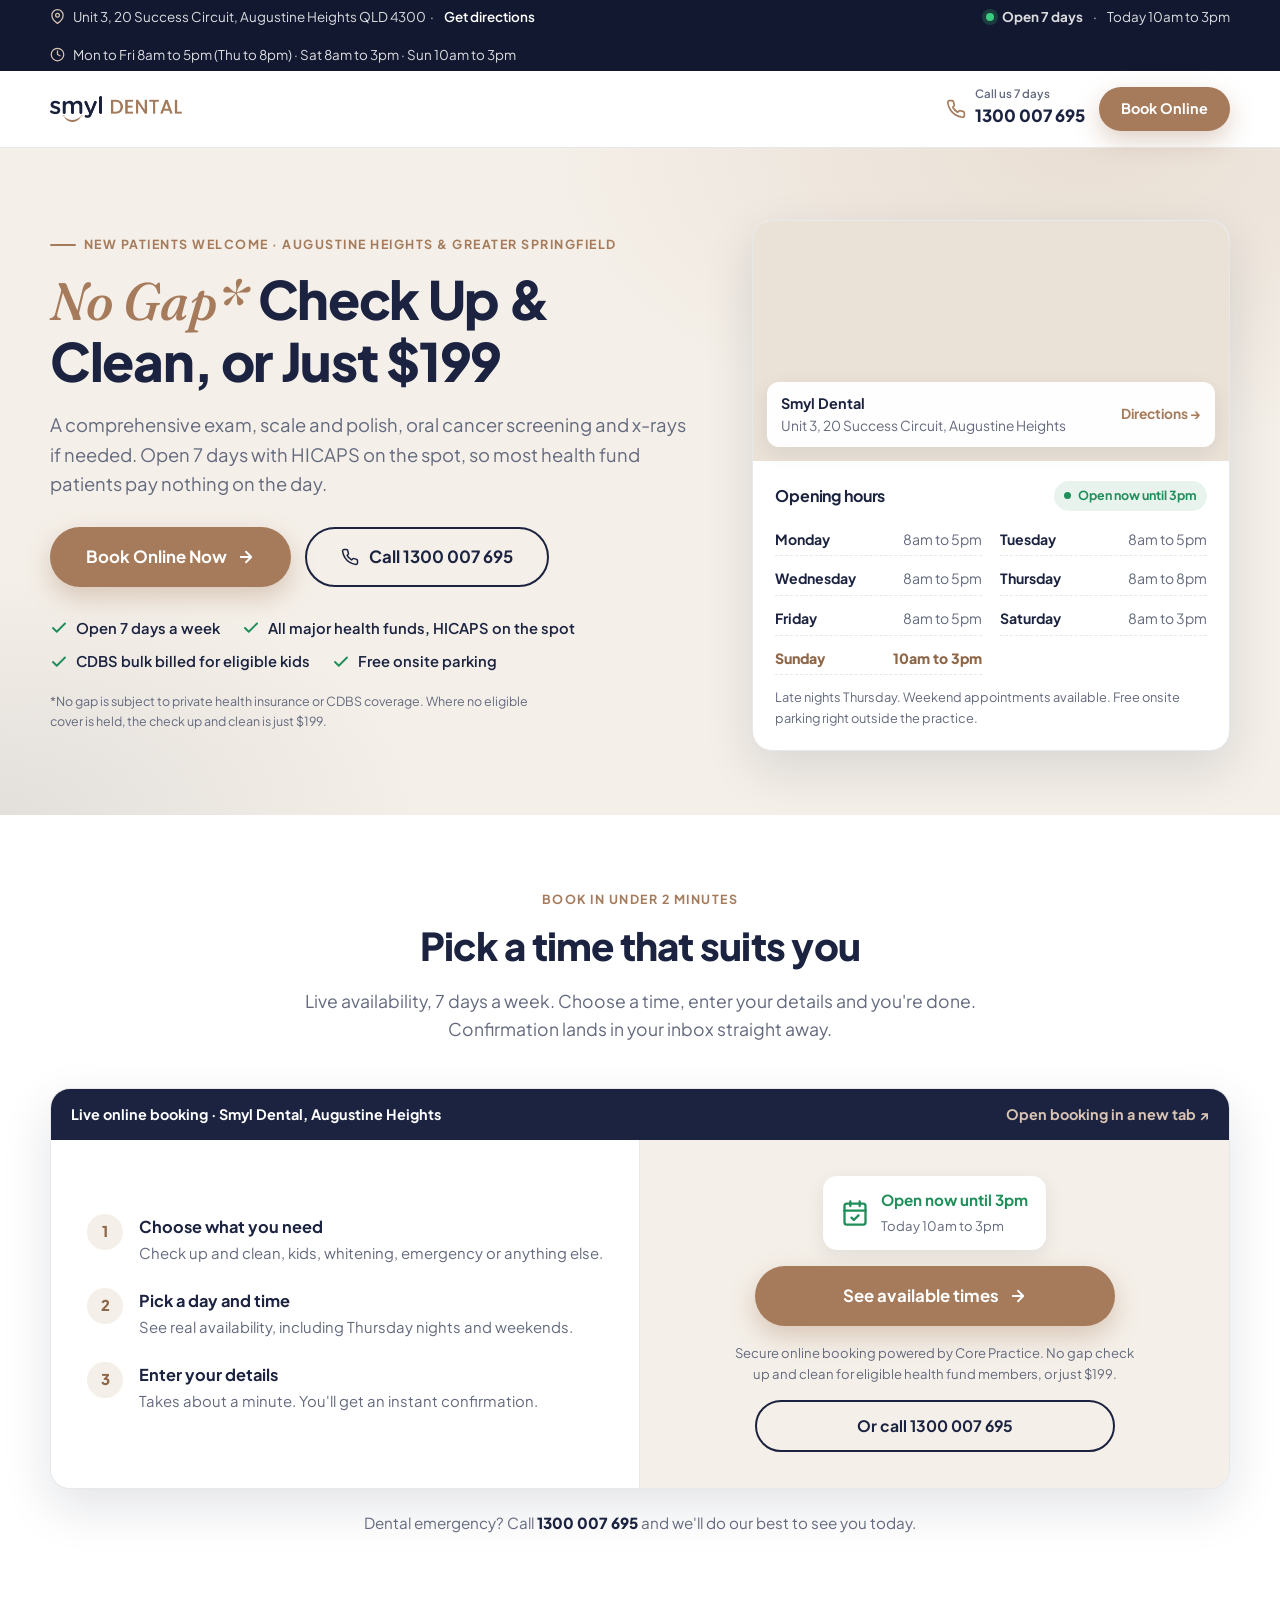
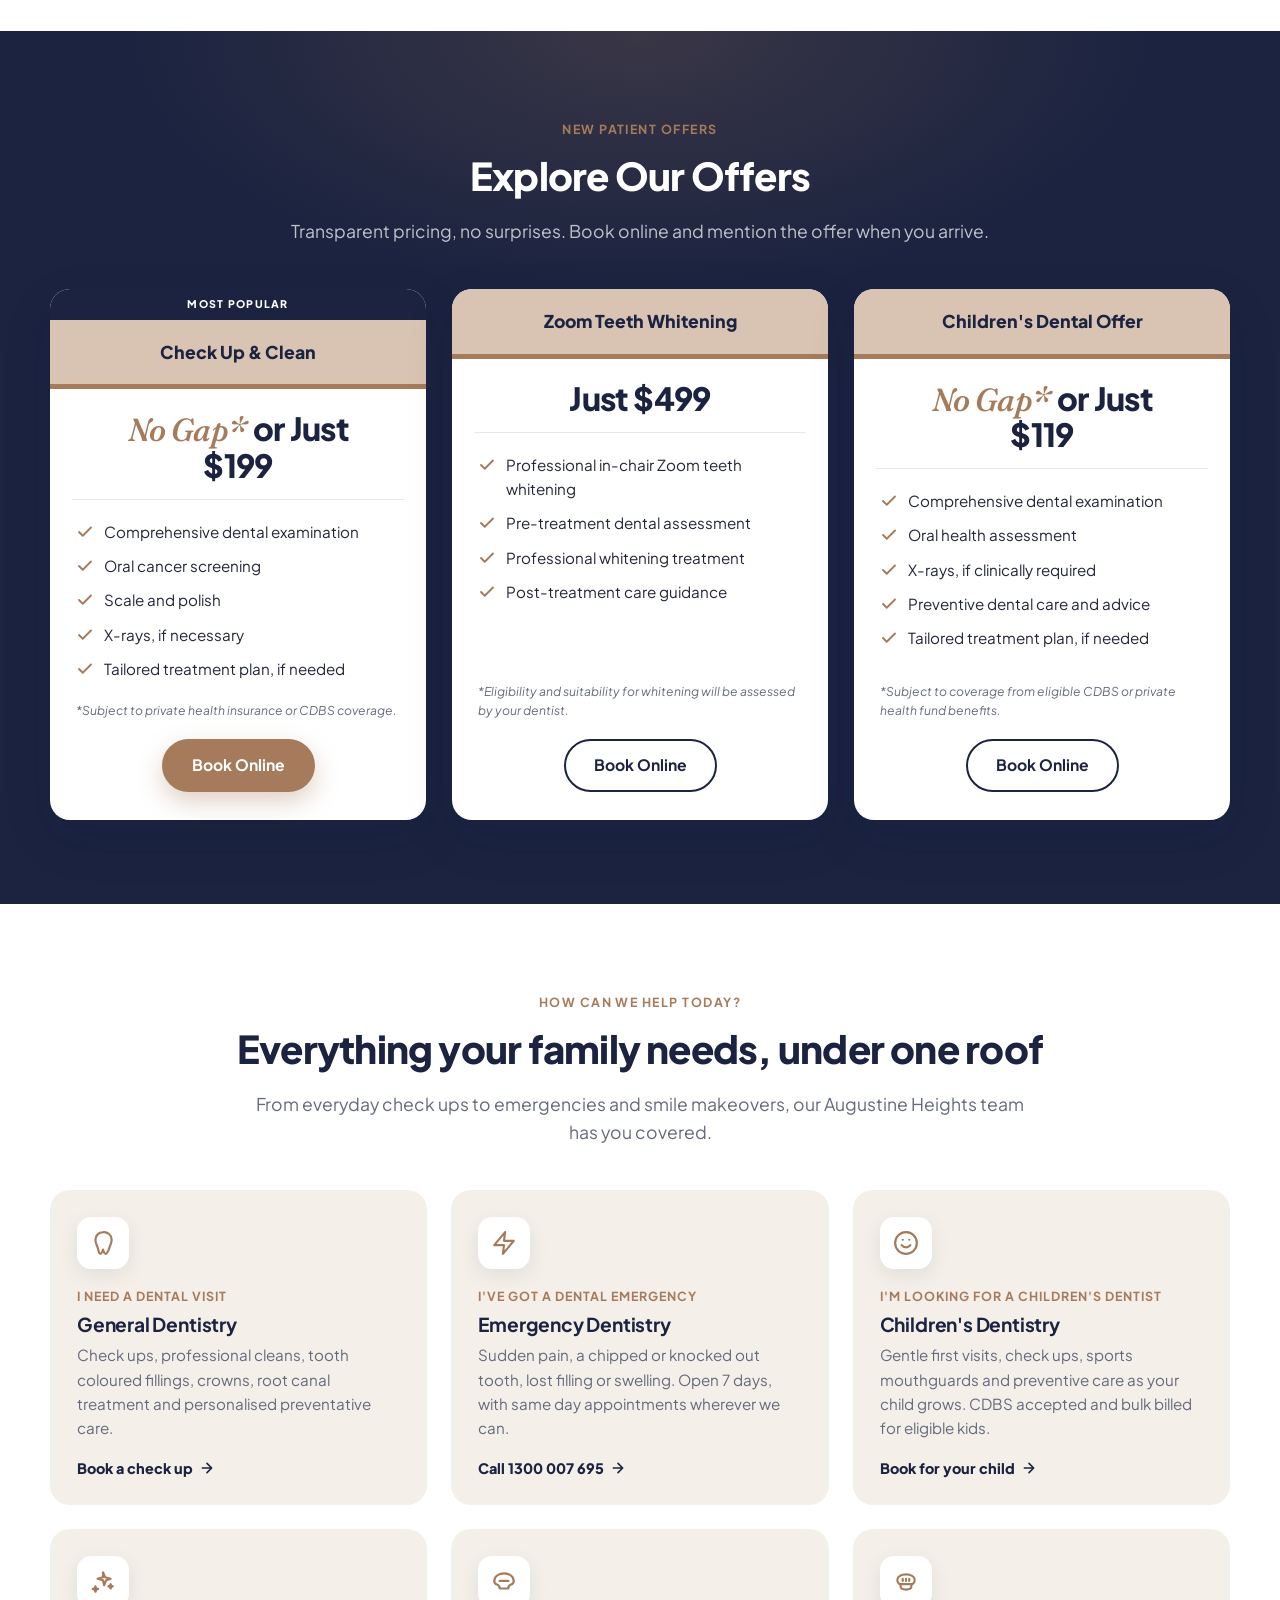
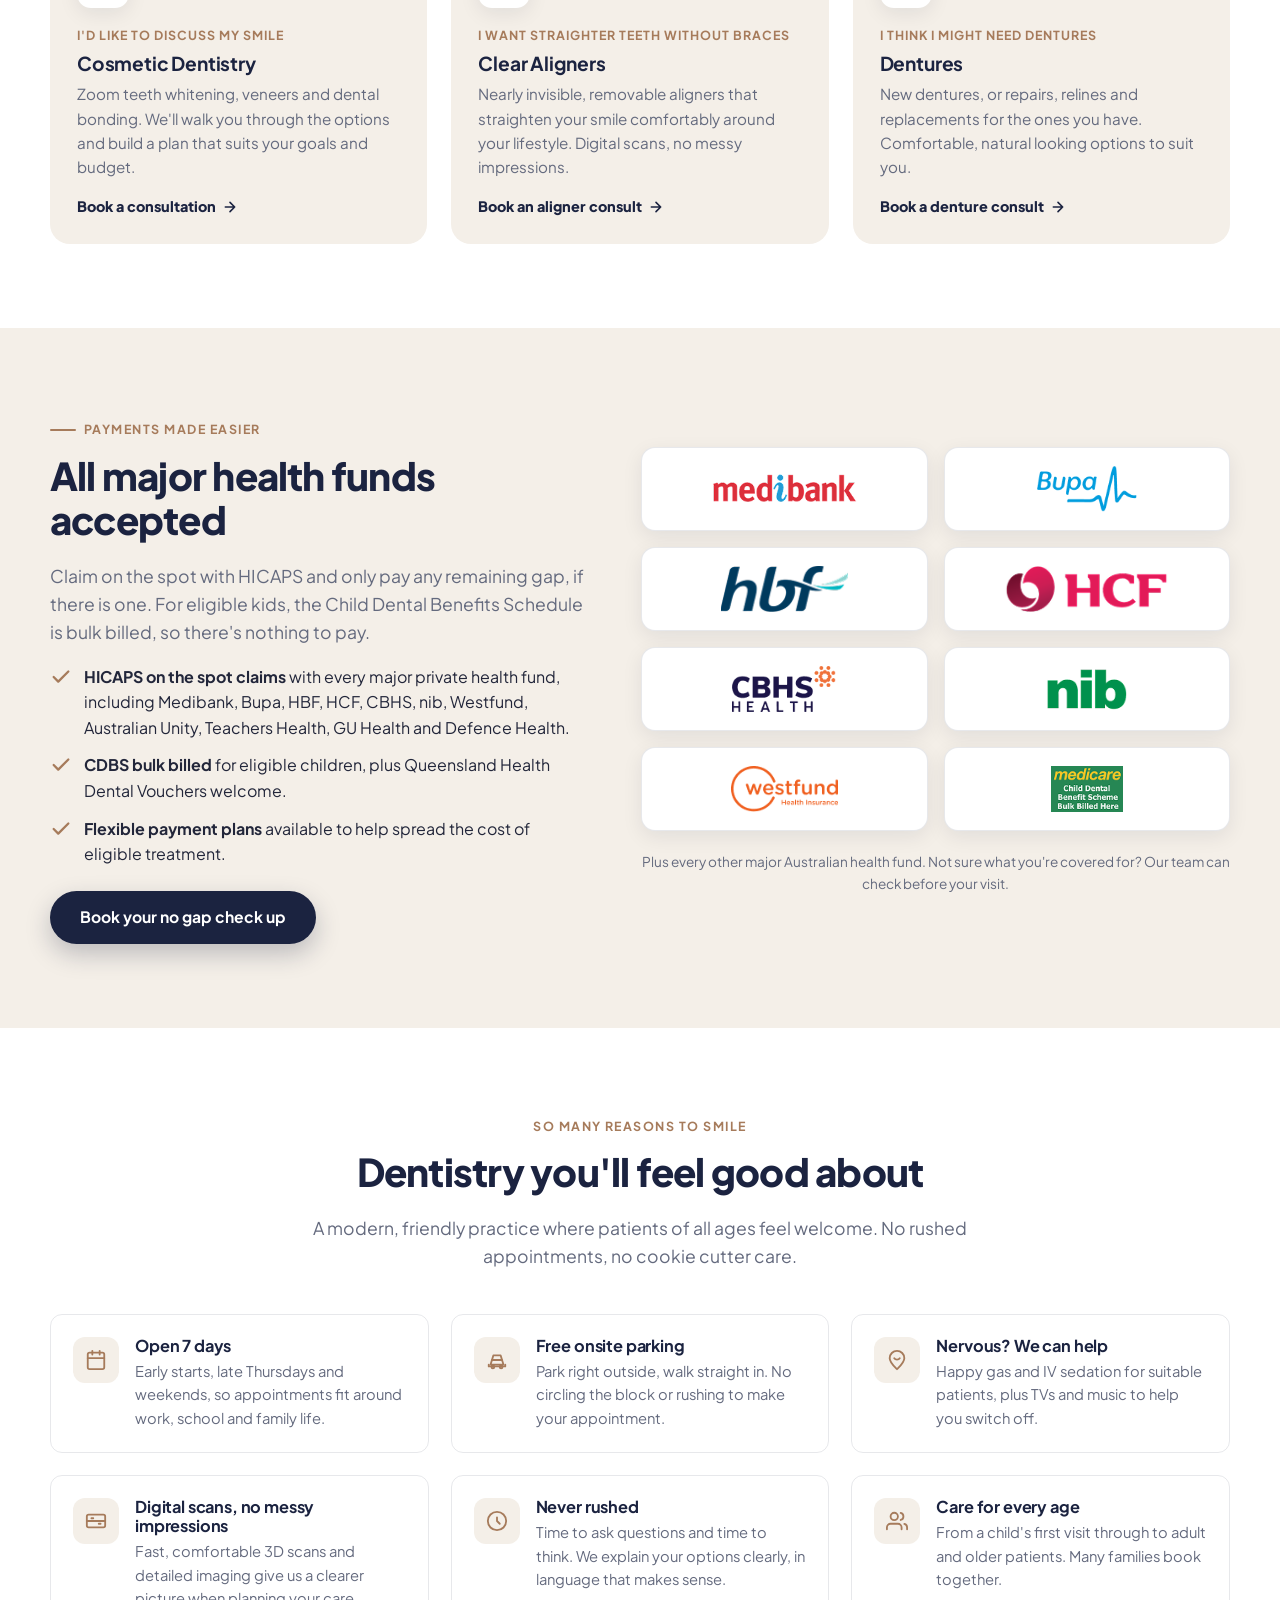
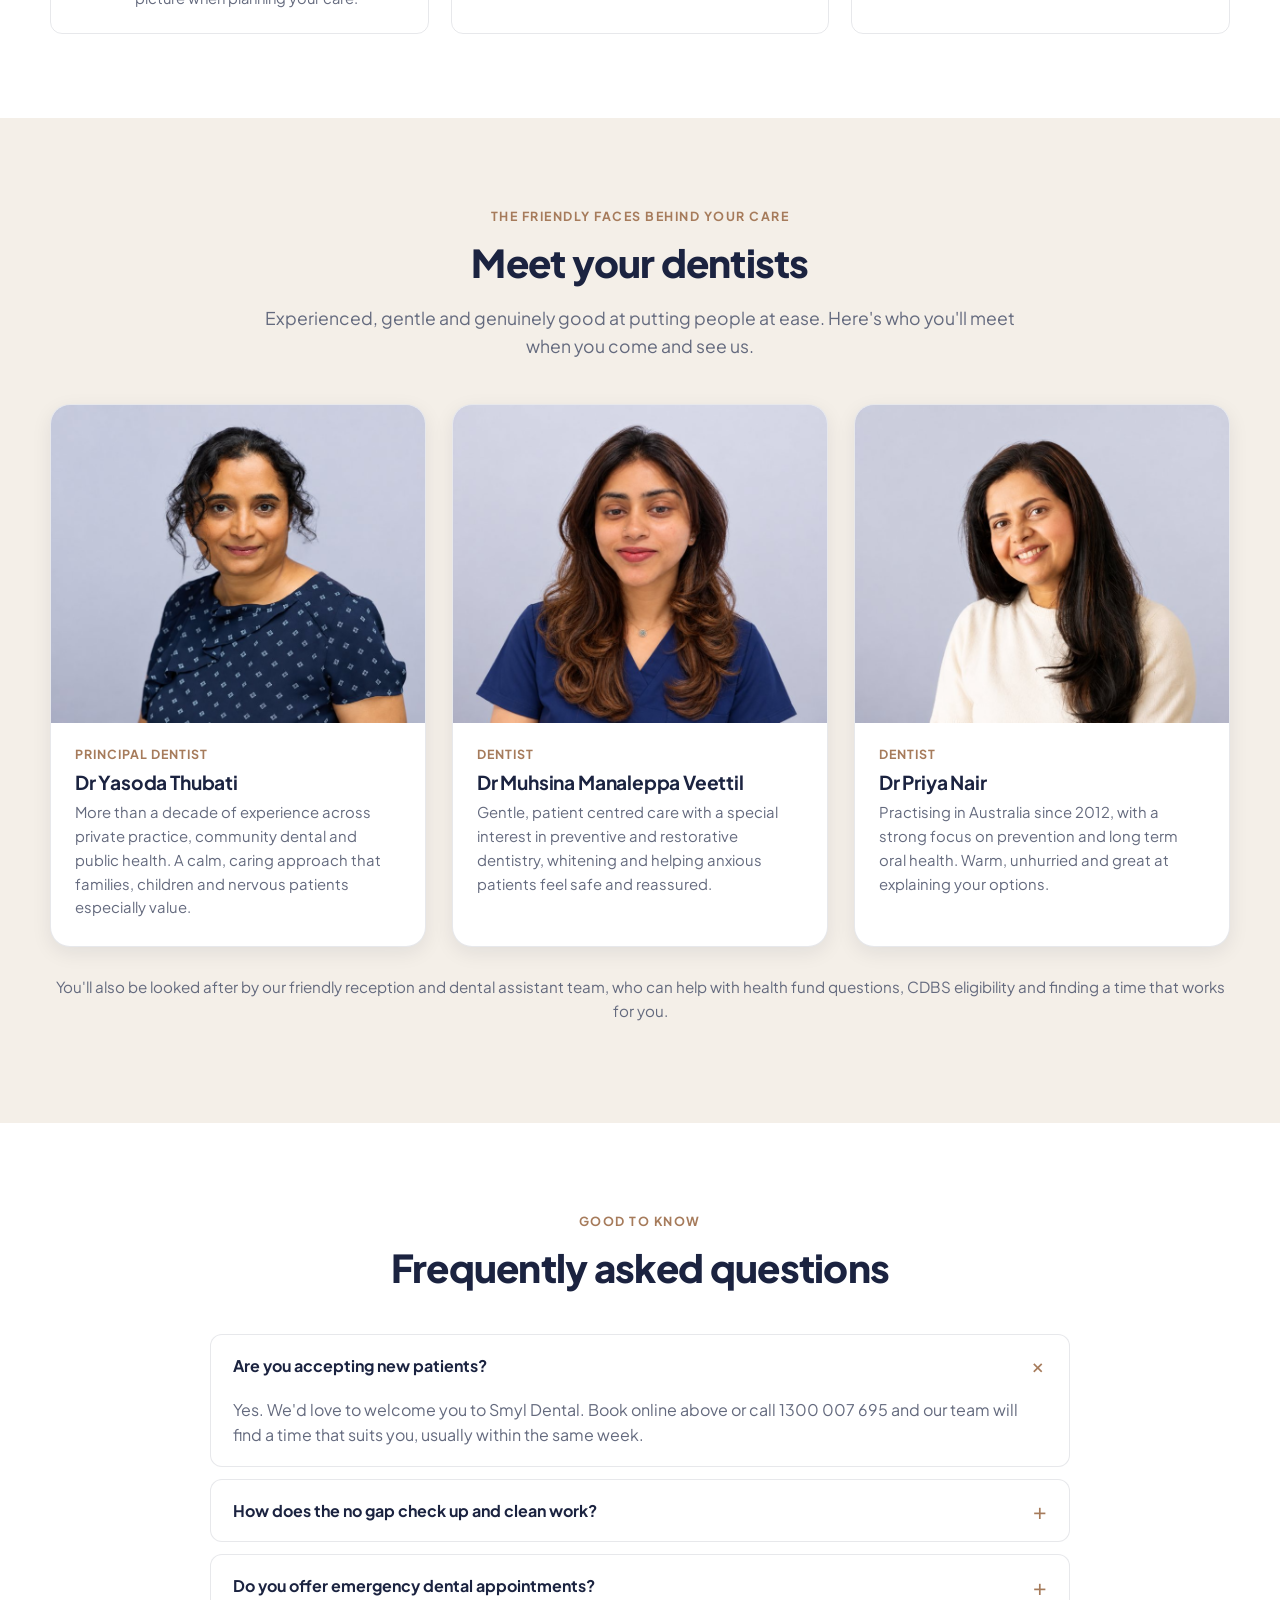
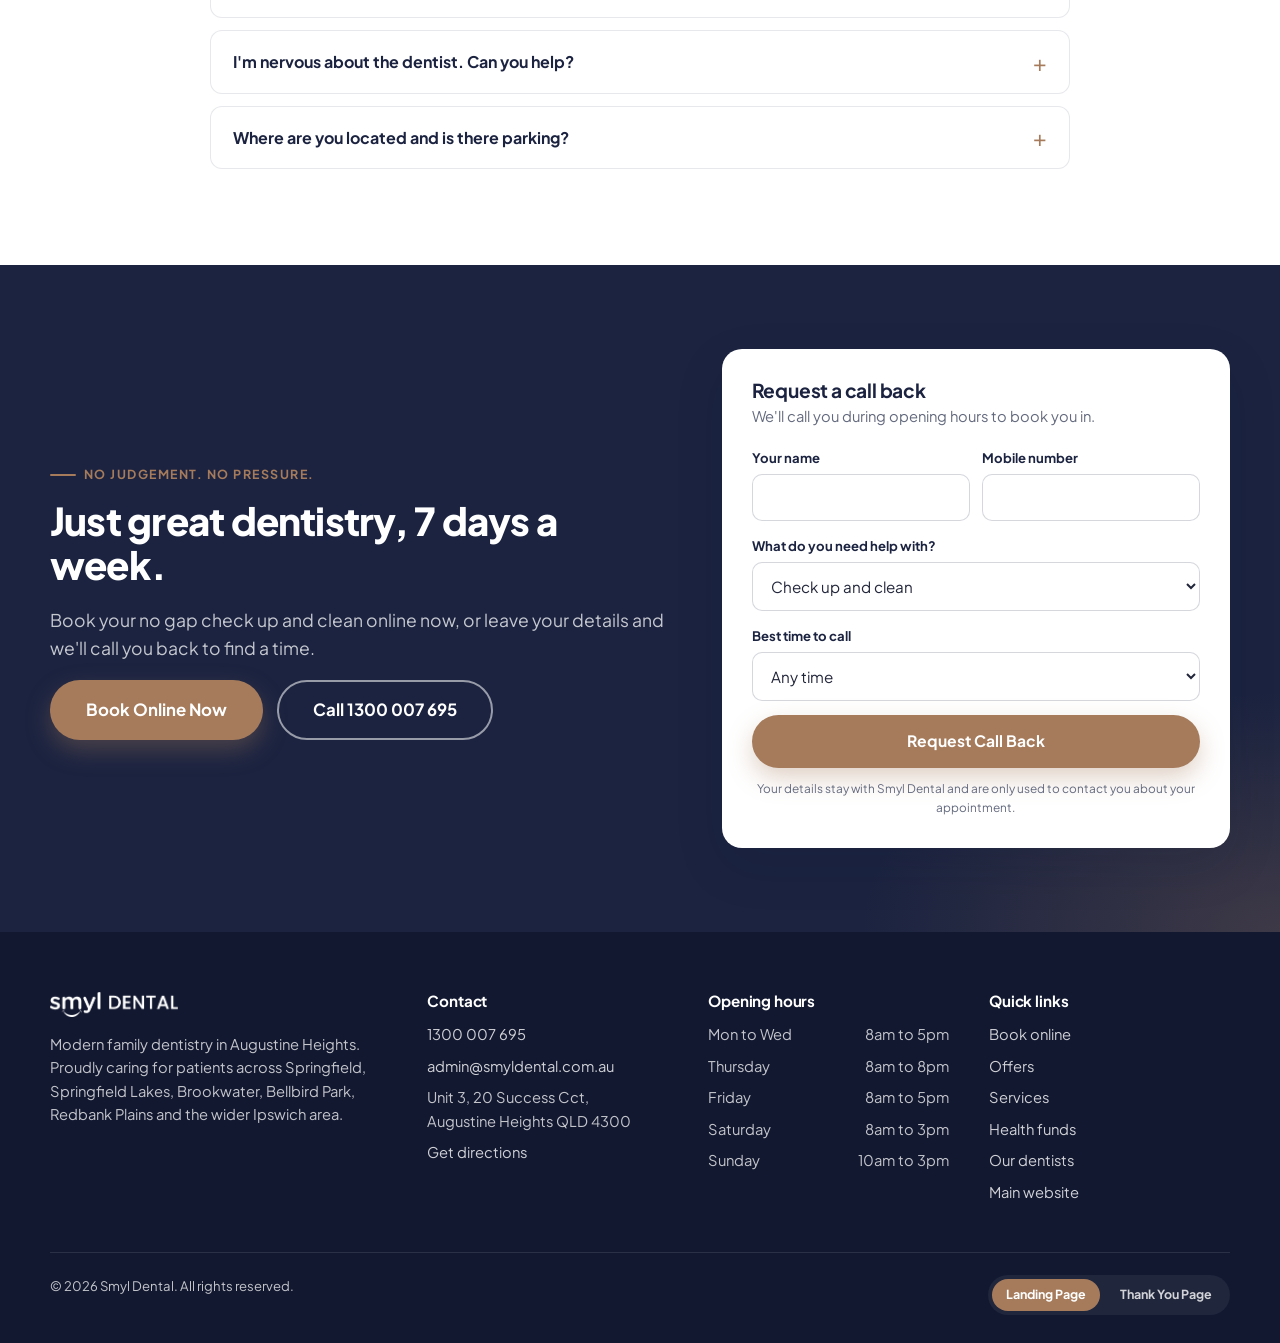
==== index.html @ aaff2fb0 "Add files via upload" ====
<!DOCTYPE html>
<html lang="en-AU">
<head>
  <meta charset="UTF-8">
  <meta name="viewport" content="width=device-width, initial-scale=1.0">
  <title>No Gap Check Up &amp; Clean or Just $199 | Smyl Dental Augustine Heights</title>
  <meta name="description" content="New patients welcome at Smyl Dental, Augustine Heights. No gap check up and clean with eligible health funds, or just $199. Open 7 days, HICAPS, CDBS bulk billed. Book online now.">
  <!-- Google Ads landing page: keep out of organic search to avoid duplicate content with the main site -->
  <meta name="robots" content="noindex, nofollow">
  <link rel="icon" href="https://smyldental.com.au/wp-content/uploads/2026/07/fav-icon.png">
  <link rel="preconnect" href="https://fonts.googleapis.com">
  <link rel="preconnect" href="https://fonts.gstatic.com" crossorigin>
  <link href="https://fonts.googleapis.com/css2?family=Plus+Jakarta+Sans:wght@400;500;600;700;800&family=Fraunces:ital,opsz,wght@1,9..144,500&display=swap" rel="stylesheet">
  <link rel="stylesheet" href="assets/css/style.css">
  <script src="assets/js/config.js"></script>
</head>
<body class="page-landing">

  <!-- ================= TOP BAR: hours + map ================= -->
  <div class="topbar">
    <div class="container">
      <span class="item addr">
        <svg viewBox="0 0 24 24" fill="none" stroke="currentColor" stroke-width="2" stroke-linecap="round" stroke-linejoin="round"><path d="M21 10c0 7-9 13-9 13s-9-6-9-13a9 9 0 0 1 18 0z"/><circle cx="12" cy="10" r="3"/></svg>
        Unit 3, 20 Success Circuit, Augustine Heights QLD 4300 &nbsp;·&nbsp;
        <a href="https://www.google.com/maps/dir/?api=1&amp;destination=Smyl+Dental+Unit+3+20+Success+Circuit+Augustine+Heights+QLD+4300" target="_blank" rel="noopener" data-track="directions_click">Get directions</a>
      </span>
      <span class="item">
        <span class="open-dot"></span>
        <strong>Open 7 days</strong>&nbsp;·&nbsp;<span data-today-hours>Today 8am to 5pm</span>
      </span>
      <span class="item hours-full">
        <svg viewBox="0 0 24 24" fill="none" stroke="currentColor" stroke-width="2" stroke-linecap="round" stroke-linejoin="round"><circle cx="12" cy="12" r="10"/><path d="M12 6v6l4 2"/></svg>
        Mon to Fri 8am to 5pm (Thu to 8pm) · Sat 8am to 3pm · Sun 10am to 3pm
      </span>
    </div>
  </div>

  <!-- ================= HEADER ================= -->
  <header class="header">
    <div class="container">
      <a class="logo" href="index.html" aria-label="Smyl Dental">
        <img src="assets/img/smyl-logo.png" alt="Smyl Dental" width="263" height="52">
      </a>
      <div class="header-actions">
        <a class="phone-link" href="tel:1300007695" data-track="header">
          <svg viewBox="0 0 24 24" fill="none" stroke="currentColor" stroke-width="2" stroke-linecap="round" stroke-linejoin="round"><path d="M22 16.92v3a2 2 0 0 1-2.18 2 19.79 19.79 0 0 1-8.63-3.07 19.5 19.5 0 0 1-6-6 19.79 19.79 0 0 1-3.07-8.67A2 2 0 0 1 4.11 2h3a2 2 0 0 1 2 1.72c.13.96.37 1.9.72 2.81a2 2 0 0 1-.45 2.11L8.09 9.91a16 16 0 0 0 6 6l1.27-1.27a2 2 0 0 1 2.11-.45c.91.35 1.85.59 2.81.72A2 2 0 0 1 22 16.92z"/></svg>
          <span><small>Call us 7 days</small>1300 007 695</span>
        </a>
        <a class="btn btn-primary btn-sm btn-book" href="#book" data-track="book_click">Book Online</a>
      </div>
    </div>
  </header>

  <!-- ================= HERO ================= -->
  <section class="hero">
    <div class="container">
      <div>
        <span class="eyebrow">New patients welcome · Augustine Heights &amp; Greater Springfield</span>
        <h1>
          <span class="accent">No Gap*</span> Check Up &amp; Clean, or <span class="price">Just $199</span>
        </h1>
        <p class="lead">A comprehensive exam, scale and polish, oral cancer screening and x-rays if needed. Open 7 days with HICAPS on the spot, so most health fund patients pay nothing on the day.</p>
        <div class="hero-ctas">
          <a class="btn btn-primary btn-lg" href="#book" data-track="book_click">
            Book Online Now
            <svg viewBox="0 0 24 24" fill="none" stroke="currentColor" stroke-width="2.4" stroke-linecap="round" stroke-linejoin="round"><path d="M5 12h14M12 5l7 7-7 7"/></svg>
          </a>
          <a class="btn btn-outline btn-lg" href="tel:1300007695" data-track="hero">
            <svg viewBox="0 0 24 24" fill="none" stroke="currentColor" stroke-width="2" stroke-linecap="round" stroke-linejoin="round"><path d="M22 16.92v3a2 2 0 0 1-2.18 2 19.79 19.79 0 0 1-8.63-3.07 19.5 19.5 0 0 1-6-6 19.79 19.79 0 0 1-3.07-8.67A2 2 0 0 1 4.11 2h3a2 2 0 0 1 2 1.72c.13.96.37 1.9.72 2.81a2 2 0 0 1-.45 2.11L8.09 9.91a16 16 0 0 0 6 6l1.27-1.27a2 2 0 0 1 2.11-.45c.91.35 1.85.59 2.81.72A2 2 0 0 1 22 16.92z"/></svg>
            Call 1300 007 695
          </a>
        </div>
        <ul class="trust-row">
          <li><svg viewBox="0 0 24 24" fill="none" stroke="currentColor" stroke-width="2.5" stroke-linecap="round" stroke-linejoin="round"><path d="M20 6 9 17l-5-5"/></svg>Open 7 days a week</li>
          <li><svg viewBox="0 0 24 24" fill="none" stroke="currentColor" stroke-width="2.5" stroke-linecap="round" stroke-linejoin="round"><path d="M20 6 9 17l-5-5"/></svg>All major health funds, HICAPS on the spot</li>
          <li><svg viewBox="0 0 24 24" fill="none" stroke="currentColor" stroke-width="2.5" stroke-linecap="round" stroke-linejoin="round"><path d="M20 6 9 17l-5-5"/></svg>CDBS bulk billed for eligible kids</li>
          <li><svg viewBox="0 0 24 24" fill="none" stroke="currentColor" stroke-width="2.5" stroke-linecap="round" stroke-linejoin="round"><path d="M20 6 9 17l-5-5"/></svg>Free onsite parking</li>
        </ul>
        <p class="fineprint">*No gap is subject to private health insurance or CDBS coverage. Where no eligible cover is held, the check up and clean is just $199.</p>
      </div>

      <!-- Map + hours card -->
      <aside class="loc-card" aria-label="Location and opening hours">
        <div class="map">
          <iframe
            title="Map to Smyl Dental, Augustine Heights"
            src="https://www.google.com/maps?q=Smyl+Dental,+Unit+3/20+Success+Circuit,+Augustine+Heights+QLD+4300&amp;z=15&amp;output=embed"
            loading="lazy" referrerpolicy="no-referrer-when-downgrade" allowfullscreen></iframe>
          <div class="map-pill">
            <div>
              <strong>Smyl Dental</strong>
              <span>Unit 3, 20 Success Circuit, Augustine Heights</span>
            </div>
            <a href="https://www.google.com/maps/dir/?api=1&amp;destination=Smyl+Dental+Unit+3+20+Success+Circuit+Augustine+Heights+QLD+4300" target="_blank" rel="noopener" data-track="directions_click">Directions →</a>
          </div>
        </div>
        <div class="hours">
          <div class="hours-top">
            <h3>Opening hours</h3>
            <span class="badge-open" data-open-status>Open 7 days</span>
          </div>
          <dl class="hours-grid">
            <div data-day="1"><dt>Monday</dt><dd>8am to 5pm</dd></div>
            <div data-day="2"><dt>Tuesday</dt><dd>8am to 5pm</dd></div>
            <div data-day="3"><dt>Wednesday</dt><dd>8am to 5pm</dd></div>
            <div data-day="4"><dt>Thursday</dt><dd>8am to 8pm</dd></div>
            <div data-day="5"><dt>Friday</dt><dd>8am to 5pm</dd></div>
            <div data-day="6"><dt>Saturday</dt><dd>8am to 3pm</dd></div>
            <div data-day="0"><dt>Sunday</dt><dd>10am to 3pm</dd></div>
          </dl>
          <p class="hours-note">Late nights Thursday. Weekend appointments available. Free onsite parking right outside the practice.</p>
        </div>
      </aside>
    </div>
  </section>

  <!-- ================= BOOKING (live widget) ================= -->
  <!--
    Core Practice currently serves its booking page with X-Frame-Options: SAMEORIGIN,
    so a plain iframe renders blank. By default this section shows a booking panel that
    opens live availability in a new tab. If Core Practice supplies an embeddable URL,
    paste it into BOOKING_EMBED_URL in assets/js/config.js and the iframe appears automatically.
  -->
  <section class="booking" id="book">
    <div class="container">
      <div class="section-head center">
        <span class="eyebrow">Book in under 2 minutes</span>
        <h2>Pick a time that suits you</h2>
        <p class="lead">Live availability, 7 days a week. Choose a time, enter your details and you're done. Confirmation lands in your inbox straight away.</p>
      </div>

      <div class="frame-wrap">
        <div class="frame-bar">
          <strong>Live online booking · Smyl Dental, Augustine Heights</strong>
          <a href="https://www.corepractice.is/practices/smyldental/smyl-dental#/" target="_blank" rel="noopener" data-track="book_external">Open booking in a new tab ↗</a>
        </div>

        <!-- Embedded widget (only rendered when BOOKING_EMBED_URL is set in config.js) -->
        <div id="bookingEmbed" hidden></div>

        <!-- Booking panel (default) -->
        <div class="book-panel" id="bookingPanel">
          <div class="book-steps">
            <div class="book-step">
              <span class="num">1</span>
              <div><strong>Choose what you need</strong><span>Check up and clean, kids, whitening, emergency or anything else.</span></div>
            </div>
            <div class="book-step">
              <span class="num">2</span>
              <div><strong>Pick a day and time</strong><span>See real availability, including Thursday nights and weekends.</span></div>
            </div>
            <div class="book-step">
              <span class="num">3</span>
              <div><strong>Enter your details</strong><span>Takes about a minute. You'll get an instant confirmation.</span></div>
            </div>
          </div>
          <div class="book-action">
            <div class="book-badge">
              <svg viewBox="0 0 24 24" fill="none" stroke="currentColor" stroke-width="2" stroke-linecap="round" stroke-linejoin="round"><rect x="3" y="4" width="18" height="18" rx="2"/><path d="M16 2v4M8 2v4M3 10h18"/><path d="m9 16 2 2 4-4"/></svg>
              <span><strong data-open-status>Open 7 days</strong><small data-today-hours>Today 8am to 5pm</small></span>
            </div>
            <a class="btn btn-primary btn-lg" href="https://www.corepractice.is/practices/smyldental/smyl-dental#/" target="_blank" rel="noopener" data-track="book_external">
              See available times
              <svg viewBox="0 0 24 24" fill="none" stroke="currentColor" stroke-width="2.4" stroke-linecap="round" stroke-linejoin="round"><path d="M5 12h14M12 5l7 7-7 7"/></svg>
            </a>
            <p class="book-fine">Secure online booking powered by Core Practice. No gap check up and clean for eligible health fund members, or just $199.</p>
            <a class="btn btn-outline" href="tel:1300007695" data-track="booking_section">Or call 1300 007 695</a>
          </div>
        </div>
      </div>
      <p class="alt">Dental emergency? Call <a href="tel:1300007695" data-track="booking_section">1300 007 695</a> and we'll do our best to see you today.</p>
    </div>
  </section>

  <!-- ================= OFFERS ================= -->
  <section class="offers section" id="offers">
    <div class="container">
      <div class="section-head center">
        <span class="eyebrow">New patient offers</span>
        <h2>Explore Our Offers</h2>
        <p class="lead">Transparent pricing, no surprises. Book online and mention the offer when you arrive.</p>
      </div>
      <div class="offer-grid">

        <article class="offer">
          <span class="offer-tag">Most popular</span>
          <div class="offer-head">Check Up &amp; Clean</div>
          <div class="offer-price">
            <div class="amount"><em>No Gap*</em> or Just $199</div>
          </div>
          <ul>
            <li><svg viewBox="0 0 24 24" fill="none" stroke="currentColor" stroke-width="2.5" stroke-linecap="round" stroke-linejoin="round"><path d="M20 6 9 17l-5-5"/></svg>Comprehensive dental examination</li>
            <li><svg viewBox="0 0 24 24" fill="none" stroke="currentColor" stroke-width="2.5" stroke-linecap="round" stroke-linejoin="round"><path d="M20 6 9 17l-5-5"/></svg>Oral cancer screening</li>
            <li><svg viewBox="0 0 24 24" fill="none" stroke="currentColor" stroke-width="2.5" stroke-linecap="round" stroke-linejoin="round"><path d="M20 6 9 17l-5-5"/></svg>Scale and polish</li>
            <li><svg viewBox="0 0 24 24" fill="none" stroke="currentColor" stroke-width="2.5" stroke-linecap="round" stroke-linejoin="round"><path d="M20 6 9 17l-5-5"/></svg>X-rays, if necessary</li>
            <li><svg viewBox="0 0 24 24" fill="none" stroke="currentColor" stroke-width="2.5" stroke-linecap="round" stroke-linejoin="round"><path d="M20 6 9 17l-5-5"/></svg>Tailored treatment plan, if needed</li>
          </ul>
          <p class="note">*Subject to private health insurance or CDBS coverage.</p>
          <a class="btn btn-primary" href="#book" data-track="book_click">Book Online</a>
        </article>

        <article class="offer">
          <div class="offer-head">Zoom Teeth Whitening</div>
          <div class="offer-price">
            <div class="amount">Just $499</div>
          </div>
          <ul>
            <li><svg viewBox="0 0 24 24" fill="none" stroke="currentColor" stroke-width="2.5" stroke-linecap="round" stroke-linejoin="round"><path d="M20 6 9 17l-5-5"/></svg>Professional in-chair Zoom teeth whitening</li>
            <li><svg viewBox="0 0 24 24" fill="none" stroke="currentColor" stroke-width="2.5" stroke-linecap="round" stroke-linejoin="round"><path d="M20 6 9 17l-5-5"/></svg>Pre-treatment dental assessment</li>
            <li><svg viewBox="0 0 24 24" fill="none" stroke="currentColor" stroke-width="2.5" stroke-linecap="round" stroke-linejoin="round"><path d="M20 6 9 17l-5-5"/></svg>Professional whitening treatment</li>
            <li><svg viewBox="0 0 24 24" fill="none" stroke="currentColor" stroke-width="2.5" stroke-linecap="round" stroke-linejoin="round"><path d="M20 6 9 17l-5-5"/></svg>Post-treatment care guidance</li>
          </ul>
          <p class="note">*Eligibility and suitability for whitening will be assessed by your dentist.</p>
          <a class="btn btn-outline" href="#book" data-track="book_click">Book Online</a>
        </article>

        <article class="offer">
          <div class="offer-head">Children's Dental Offer</div>
          <div class="offer-price">
            <div class="amount"><em>No Gap*</em> or Just $119</div>
          </div>
          <ul>
            <li><svg viewBox="0 0 24 24" fill="none" stroke="currentColor" stroke-width="2.5" stroke-linecap="round" stroke-linejoin="round"><path d="M20 6 9 17l-5-5"/></svg>Comprehensive dental examination</li>
            <li><svg viewBox="0 0 24 24" fill="none" stroke="currentColor" stroke-width="2.5" stroke-linecap="round" stroke-linejoin="round"><path d="M20 6 9 17l-5-5"/></svg>Oral health assessment</li>
            <li><svg viewBox="0 0 24 24" fill="none" stroke="currentColor" stroke-width="2.5" stroke-linecap="round" stroke-linejoin="round"><path d="M20 6 9 17l-5-5"/></svg>X-rays, if clinically required</li>
            <li><svg viewBox="0 0 24 24" fill="none" stroke="currentColor" stroke-width="2.5" stroke-linecap="round" stroke-linejoin="round"><path d="M20 6 9 17l-5-5"/></svg>Preventive dental care and advice</li>
            <li><svg viewBox="0 0 24 24" fill="none" stroke="currentColor" stroke-width="2.5" stroke-linecap="round" stroke-linejoin="round"><path d="M20 6 9 17l-5-5"/></svg>Tailored treatment plan, if needed</li>
          </ul>
          <p class="note">*Subject to coverage from eligible CDBS or private health fund benefits.</p>
          <a class="btn btn-outline" href="#book" data-track="book_click">Book Online</a>
        </article>

      </div>
    </div>
  </section>

  <!-- ================= SERVICES ================= -->
  <section class="services section" id="services">
    <div class="container">
      <div class="section-head center">
        <span class="eyebrow">How can we help today?</span>
        <h2>Everything your family needs, under one roof</h2>
        <p class="lead">From everyday check ups to emergencies and smile makeovers, our Augustine Heights team has you covered.</p>
      </div>
      <div class="service-grid">

        <article class="service">
          <div class="icon"><svg viewBox="0 0 24 24" fill="none" stroke="currentColor" stroke-width="2" stroke-linecap="round" stroke-linejoin="round"><path d="M12 2a7 7 0 0 0-7 7c0 3 1 4 2 7s1 6 2.5 6S12 18 12 18s1 4 2.5 4S17 19 18 16s2-4 2-7a7 7 0 0 0-8-7z"/></svg></div>
          <div class="q">I need a dental visit</div>
          <h3>General Dentistry</h3>
          <p>Check ups, professional cleans, tooth coloured fillings, crowns, root canal treatment and personalised preventative care.</p>
          <a href="#book" data-track="book_click">Book a check up <svg viewBox="0 0 24 24" fill="none" stroke="currentColor" stroke-width="2.4" stroke-linecap="round" stroke-linejoin="round"><path d="M5 12h14M12 5l7 7-7 7"/></svg></a>
        </article>

        <article class="service">
          <div class="icon"><svg viewBox="0 0 24 24" fill="none" stroke="currentColor" stroke-width="2" stroke-linecap="round" stroke-linejoin="round"><path d="M13 2 3 14h9l-1 8 10-12h-9l1-8z"/></svg></div>
          <div class="q">I've got a dental emergency</div>
          <h3>Emergency Dentistry</h3>
          <p>Sudden pain, a chipped or knocked out tooth, lost filling or swelling. Open 7 days, with same day appointments wherever we can.</p>
          <a href="tel:1300007695" data-track="emergency">Call 1300 007 695 <svg viewBox="0 0 24 24" fill="none" stroke="currentColor" stroke-width="2.4" stroke-linecap="round" stroke-linejoin="round"><path d="M5 12h14M12 5l7 7-7 7"/></svg></a>
        </article>

        <article class="service">
          <div class="icon"><svg viewBox="0 0 24 24" fill="none" stroke="currentColor" stroke-width="2" stroke-linecap="round" stroke-linejoin="round"><circle cx="12" cy="12" r="10"/><path d="M8 14s1.5 2 4 2 4-2 4-2"/><path d="M9 9h.01M15 9h.01"/></svg></div>
          <div class="q">I'm looking for a children's dentist</div>
          <h3>Children's Dentistry</h3>
          <p>Gentle first visits, check ups, sports mouthguards and preventive care as your child grows. CDBS accepted and bulk billed for eligible kids.</p>
          <a href="#book" data-track="book_click">Book for your child <svg viewBox="0 0 24 24" fill="none" stroke="currentColor" stroke-width="2.4" stroke-linecap="round" stroke-linejoin="round"><path d="M5 12h14M12 5l7 7-7 7"/></svg></a>
        </article>

        <article class="service">
          <div class="icon"><svg viewBox="0 0 24 24" fill="none" stroke="currentColor" stroke-width="2" stroke-linecap="round" stroke-linejoin="round"><path d="m12 3 1.9 4.6L19 9l-4.1 1.4L13 15l-1-4.6L7 9l5-1.4z"/><path d="m5 16 .7 1.8L7.5 18.5l-1.8.7L5 21l-.7-1.8L2.5 18.5l1.8-.7z"/><path d="m19 14 .6 1.4 1.4.6-1.4.6L19 18l-.6-1.4-1.4-.6 1.4-.6z"/></svg></div>
          <div class="q">I'd like to discuss my smile</div>
          <h3>Cosmetic Dentistry</h3>
          <p>Zoom teeth whitening, veneers and dental bonding. We'll walk you through the options and build a plan that suits your goals and budget.</p>
          <a href="#book" data-track="book_click">Book a consultation <svg viewBox="0 0 24 24" fill="none" stroke="currentColor" stroke-width="2.4" stroke-linecap="round" stroke-linejoin="round"><path d="M5 12h14M12 5l7 7-7 7"/></svg></a>
        </article>

        <article class="service">
          <div class="icon"><svg viewBox="0 0 24 24" fill="none" stroke="currentColor" stroke-width="2" stroke-linecap="round" stroke-linejoin="round"><path d="M3 11c0-4 4-7 9-7s9 3 9 7c0 2-1 3-3 3.5-1 .3-2 1.5-2 3.5H8c0-2-1-3.2-2-3.5C4 14 3 13 3 11z"/><path d="M8 11h8"/></svg></div>
          <div class="q">I want straighter teeth without braces</div>
          <h3>Clear Aligners</h3>
          <p>Nearly invisible, removable aligners that straighten your smile comfortably around your lifestyle. Digital scans, no messy impressions.</p>
          <a href="#book" data-track="book_click">Book an aligner consult <svg viewBox="0 0 24 24" fill="none" stroke="currentColor" stroke-width="2.4" stroke-linecap="round" stroke-linejoin="round"><path d="M5 12h14M12 5l7 7-7 7"/></svg></a>
        </article>

        <article class="service">
          <div class="icon"><svg viewBox="0 0 24 24" fill="none" stroke="currentColor" stroke-width="2" stroke-linecap="round" stroke-linejoin="round"><path d="M4 10c0-3 3.5-5 8-5s8 2 8 5c0 2.5-1.5 4-3 4H7c-1.5 0-3-1.5-3-4z"/><path d="M7 14v2c0 2 2 3 5 3s5-1 5-3v-2"/><path d="M9 9v2M12 9v2M15 9v2"/></svg></div>
          <div class="q">I think I might need dentures</div>
          <h3>Dentures</h3>
          <p>New dentures, or repairs, relines and replacements for the ones you have. Comfortable, natural looking options to suit you.</p>
          <a href="#book" data-track="book_click">Book a denture consult <svg viewBox="0 0 24 24" fill="none" stroke="currentColor" stroke-width="2.4" stroke-linecap="round" stroke-linejoin="round"><path d="M5 12h14M12 5l7 7-7 7"/></svg></a>
        </article>

      </div>
    </div>
  </section>

  <!-- ================= HEALTH FUNDS ================= -->
  <section class="funds section" id="health-funds">
    <div class="container">
      <div>
        <span class="eyebrow">Payments made easier</span>
        <h2>All major health funds accepted</h2>
        <p class="lead">Claim on the spot with HICAPS and only pay any remaining gap, if there is one. For eligible kids, the Child Dental Benefits Schedule is bulk billed, so there's nothing to pay.</p>
        <ul class="checks">
          <li><svg viewBox="0 0 24 24" fill="none" stroke="currentColor" stroke-width="2.5" stroke-linecap="round" stroke-linejoin="round"><path d="M20 6 9 17l-5-5"/></svg><span><strong>HICAPS on the spot claims</strong> with every major private health fund, including Medibank, Bupa, HBF, HCF, CBHS, nib, Westfund, Australian Unity, Teachers Health, GU Health and Defence Health.</span></li>
          <li><svg viewBox="0 0 24 24" fill="none" stroke="currentColor" stroke-width="2.5" stroke-linecap="round" stroke-linejoin="round"><path d="M20 6 9 17l-5-5"/></svg><span><strong>CDBS bulk billed</strong> for eligible children, plus Queensland Health Dental Vouchers welcome.</span></li>
          <li><svg viewBox="0 0 24 24" fill="none" stroke="currentColor" stroke-width="2.5" stroke-linecap="round" stroke-linejoin="round"><path d="M20 6 9 17l-5-5"/></svg><span><strong>Flexible payment plans</strong> available to help spread the cost of eligible treatment.</span></li>
        </ul>
        <a class="btn btn-navy" href="#book" data-track="book_click">Book your no gap check up</a>
      </div>
      <div class="fund-grid">
        <div class="fund"><img src="assets/funds/medibank.png" alt="Medibank"></div>
        <div class="fund"><img src="assets/funds/bupa.png" alt="Bupa"></div>
        <div class="fund"><img src="assets/funds/hbf.png" alt="HBF"></div>
        <div class="fund"><img src="assets/funds/hcf.png" alt="HCF"></div>
        <div class="fund"><img src="assets/funds/cbhs.png" alt="CBHS Health"></div>
        <div class="fund"><img src="assets/funds/nib.png" alt="nib"></div>
        <div class="fund"><img src="assets/funds/westfund.png" alt="Westfund Health Insurance"></div>
        <div class="fund"><img src="assets/funds/medicare-cdbs.png" alt="Medicare Child Dental Benefits Schedule bulk billed here"></div>
        <p class="fund-more">Plus every other major Australian health fund. Not sure what you're covered for? Our team can check before your visit.</p>
      </div>
    </div>
  </section>

  <!-- ================= WHY SMYL ================= -->
  <section class="why section">
    <div class="container">
      <div class="section-head center">
        <span class="eyebrow">So many reasons to smile</span>
        <h2>Dentistry you'll feel good about</h2>
        <p class="lead">A modern, friendly practice where patients of all ages feel welcome. No rushed appointments, no cookie cutter care.</p>
      </div>
      <div class="why-grid">
        <div class="why-item">
          <div class="ic"><svg viewBox="0 0 24 24" fill="none" stroke="currentColor" stroke-width="2" stroke-linecap="round" stroke-linejoin="round"><rect x="3" y="4" width="18" height="18" rx="2"/><path d="M16 2v4M8 2v4M3 10h18"/></svg></div>
          <div><h3>Open 7 days</h3><p>Early starts, late Thursdays and weekends, so appointments fit around work, school and family life.</p></div>
        </div>
        <div class="why-item">
          <div class="ic"><svg viewBox="0 0 24 24" fill="none" stroke="currentColor" stroke-width="2" stroke-linecap="round" stroke-linejoin="round"><path d="M5 17h14l-1.5-5h-11z"/><path d="M3 17v2h18v-2"/><circle cx="7.5" cy="19.5" r="1.5"/><circle cx="16.5" cy="19.5" r="1.5"/><path d="M6.5 12 8 7h8l1.5 5"/></svg></div>
          <div><h3>Free onsite parking</h3><p>Park right outside, walk straight in. No circling the block or rushing to make your appointment.</p></div>
        </div>
        <div class="why-item">
          <div class="ic"><svg viewBox="0 0 24 24" fill="none" stroke="currentColor" stroke-width="2" stroke-linecap="round" stroke-linejoin="round"><path d="M12 22c4-4 8-7.6 8-12a8 8 0 0 0-16 0c0 4.4 4 8 8 12z"/><path d="M9 10s1 1.5 3 1.5 3-1.5 3-1.5"/></svg></div>
          <div><h3>Nervous? We can help</h3><p>Happy gas and IV sedation for suitable patients, plus TVs and music to help you switch off.</p></div>
        </div>
        <div class="why-item">
          <div class="ic"><svg viewBox="0 0 24 24" fill="none" stroke="currentColor" stroke-width="2" stroke-linecap="round" stroke-linejoin="round"><rect x="2" y="5" width="20" height="14" rx="2"/><path d="M2 12h20"/><path d="M7 9h2M15 15h2"/></svg></div>
          <div><h3>Digital scans, no messy impressions</h3><p>Fast, comfortable 3D scans and detailed imaging give us a clearer picture when planning your care.</p></div>
        </div>
        <div class="why-item">
          <div class="ic"><svg viewBox="0 0 24 24" fill="none" stroke="currentColor" stroke-width="2" stroke-linecap="round" stroke-linejoin="round"><circle cx="12" cy="12" r="10"/><path d="M12 8v4l3 3"/></svg></div>
          <div><h3>Never rushed</h3><p>Time to ask questions and time to think. We explain your options clearly, in language that makes sense.</p></div>
        </div>
        <div class="why-item">
          <div class="ic"><svg viewBox="0 0 24 24" fill="none" stroke="currentColor" stroke-width="2" stroke-linecap="round" stroke-linejoin="round"><path d="M17 21v-2a4 4 0 0 0-4-4H5a4 4 0 0 0-4 4v2"/><circle cx="9" cy="7" r="4"/><path d="M23 21v-2a4 4 0 0 0-3-3.87"/><path d="M16 3.13a4 4 0 0 1 0 7.75"/></svg></div>
          <div><h3>Care for every age</h3><p>From a child's first visit through to adult and older patients. Many families book together.</p></div>
        </div>
      </div>
    </div>
  </section>

  <!-- ================= TEAM ================= -->
  <section class="team section" id="team">
    <div class="container">
      <div class="section-head center">
        <span class="eyebrow">The friendly faces behind your care</span>
        <h2>Meet your dentists</h2>
        <p class="lead">Experienced, gentle and genuinely good at putting people at ease. Here's who you'll meet when you come and see us.</p>
      </div>
      <div class="team-grid">

        <article class="member">
          <div class="photo"><img src="assets/img/dr-yasoda-thubati.jpg" alt="Dr Yasoda Thubati, Principal Dentist at Smyl Dental" loading="lazy"></div>
          <div class="body">
            <div class="role">Principal Dentist</div>
            <h3>Dr Yasoda Thubati</h3>
            <p>More than a decade of experience across private practice, community dental and public health. A calm, caring approach that families, children and nervous patients especially value.</p>
          </div>
        </article>

        <article class="member">
          <div class="photo"><img src="assets/img/dr-muhsina-manaleppa-veettil.jpg" alt="Dr Muhsina Manaleppa Veettil, Dentist at Smyl Dental" loading="lazy"></div>
          <div class="body">
            <div class="role">Dentist</div>
            <h3>Dr Muhsina Manaleppa Veettil</h3>
            <p>Gentle, patient centred care with a special interest in preventive and restorative dentistry, whitening and helping anxious patients feel safe and reassured.</p>
          </div>
        </article>

        <article class="member">
          <div class="photo"><img src="assets/img/dr-priya-nair.jpg" alt="Dr Priya Nair, Dentist at Smyl Dental" loading="lazy"></div>
          <div class="body">
            <div class="role">Dentist</div>
            <h3>Dr Priya Nair</h3>
            <p>Practising in Australia since 2012, with a strong focus on prevention and long term oral health. Warm, unhurried and great at explaining your options.</p>
          </div>
        </article>

      </div>
      <p class="team-support">You'll also be looked after by our friendly reception and dental assistant team, who can help with health fund questions, CDBS eligibility and finding a time that works for you.</p>
    </div>
  </section>

  <!-- ================= FAQ ================= -->
  <section class="faq section">
    <div class="container">
      <div class="section-head center">
        <span class="eyebrow">Good to know</span>
        <h2>Frequently asked questions</h2>
      </div>
      <details open>
        <summary>Are you accepting new patients?</summary>
        <p>Yes. We'd love to welcome you to Smyl Dental. Book online above or call 1300 007 695 and our team will find a time that suits you, usually within the same week.</p>
      </details>
      <details>
        <summary>How does the no gap check up and clean work?</summary>
        <p>If you have private health insurance with dental extras, we claim through HICAPS on the day and your fund covers the check up and clean, so there's no out of pocket cost in most cases. Eligible children are bulk billed under the CDBS. If you don't have cover, it's a flat $199.</p>
      </details>
      <details>
        <summary>Do you offer emergency dental appointments?</summary>
        <p>Yes. If you have a toothache, dental trauma or a lost crown or filling, call us as soon as you can. We're open all 7 days and do our best to see emergencies the same day.</p>
      </details>
      <details>
        <summary>I'm nervous about the dentist. Can you help?</summary>
        <p>Absolutely. Let us know when you book. We'll never rush you, we'll explain everything first, and happy gas or IV sedation is available for suitable patients.</p>
      </details>
      <details>
        <summary>Where are you located and is there parking?</summary>
        <p>We're at Unit 3, 20 Success Circuit, Augustine Heights QLD 4300, with free onsite parking right outside. We see patients from across Springfield, Springfield Lakes, Springfield Central, Brookwater, Spring Mountain, Bellbird Park, Redbank Plains and the wider Ipswich area.</p>
      </details>
    </div>
  </section>

  <!-- ================= FINAL CTA + CALL BACK FORM ================= -->
  <section class="cta section" id="contact">
    <div class="container">
      <div>
        <span class="eyebrow">No judgement. No pressure.</span>
        <h2>Just great dentistry, 7 days a week.</h2>
        <p class="lead">Book your no gap check up and clean online now, or leave your details and we'll call you back to find a time.</p>
        <div class="hero-ctas">
          <a class="btn btn-primary btn-lg" href="#book" data-track="book_click">Book Online Now</a>
          <a class="btn btn-outline-light btn-lg" href="tel:1300007695" data-track="footer_cta">Call 1300 007 695</a>
        </div>
      </div>
      <form class="callback" id="callbackForm" novalidate>
        <h3>Request a call back</h3>
        <p class="sub">We'll call you during opening hours to book you in.</p>
        <div class="field-row">
          <div class="field"><label for="cb-name">Your name</label><input id="cb-name" name="name" type="text" required autocomplete="name"></div>
          <div class="field"><label for="cb-phone">Mobile number</label><input id="cb-phone" name="phone" type="tel" required autocomplete="tel" inputmode="tel"></div>
        </div>
        <div class="field"><label for="cb-service">What do you need help with?</label>
          <select id="cb-service" name="service">
            <option>Check up and clean</option>
            <option>Children's check up (CDBS)</option>
            <option>Emergency / I'm in pain</option>
            <option>Teeth whitening</option>
            <option>Clear aligners</option>
            <option>Cosmetic / smile consultation</option>
            <option>Dentures</option>
            <option>Something else</option>
          </select>
        </div>
        <div class="field"><label for="cb-time">Best time to call</label>
          <select id="cb-time" name="best_time">
            <option>Any time</option><option>Morning</option><option>Afternoon</option><option>Evening (Thu)</option>
          </select>
        </div>
        <input class="hp" type="text" name="website" tabindex="-1" autocomplete="off">
        <button class="btn btn-primary" type="submit">Request Call Back</button>
        <p class="privacy">Your details stay with Smyl Dental and are only used to contact you about your appointment.</p>
      </form>
    </div>
  </section>

  <!-- ================= FOOTER ================= -->
  <footer class="footer">
    <div class="container">
      <div class="footer-grid">
        <div>
          <a class="logo" href="index.html"><img src="assets/img/smyl-logo.png" alt="Smyl Dental"></a>
          <p>Modern family dentistry in Augustine Heights. Proudly caring for patients across Springfield, Springfield Lakes, Brookwater, Bellbird Park, Redbank Plains and the wider Ipswich area.</p>
        </div>
        <div>
          <h4>Contact</h4>
          <ul>
            <li><a href="tel:1300007695" data-track="footer">1300 007 695</a></li>
            <li><a href="mailto:admin@smyldental.com.au">admin@smyldental.com.au</a></li>
            <li>Unit 3, 20 Success Cct,<br>Augustine Heights QLD 4300</li>
            <li><a href="https://www.google.com/maps/dir/?api=1&amp;destination=Smyl+Dental+Unit+3+20+Success+Circuit+Augustine+Heights+QLD+4300" target="_blank" rel="noopener">Get directions</a></li>
          </ul>
        </div>
        <div>
          <h4>Opening hours</h4>
          <ul class="hours-list">
            <li><span>Mon to Wed</span><span>8am to 5pm</span></li>
            <li><span>Thursday</span><span>8am to 8pm</span></li>
            <li><span>Friday</span><span>8am to 5pm</span></li>
            <li><span>Saturday</span><span>8am to 3pm</span></li>
            <li><span>Sunday</span><span>10am to 3pm</span></li>
          </ul>
        </div>
        <div>
          <h4>Quick links</h4>
          <ul>
            <li><a href="#book">Book online</a></li>
            <li><a href="#offers">Offers</a></li>
            <li><a href="#services">Services</a></li>
            <li><a href="#health-funds">Health funds</a></li>
            <li><a href="#team">Our dentists</a></li>
            <li><a href="https://smyldental.com.au" target="_blank" rel="noopener">Main website</a></li>
          </ul>
        </div>
      </div>
      <div class="footer-bottom">
        <span>© <span id="year">2026</span> Smyl Dental. All rights reserved.</span>
        <nav class="page-switch" aria-label="Page switcher">
          <a href="index.html" class="active">Landing Page</a>
          <a href="thank-you.html">Thank You Page</a>
        </nav>
      </div>
    </div>
  </footer>

  <!-- Sticky mobile CTA -->
  <div class="mobile-cta">
    <a class="btn btn-outline" href="tel:1300007695" data-track="sticky">Call Now</a>
    <a class="btn btn-primary" href="#book" data-track="book_click">Book Online</a>
  </div>

  <script>document.getElementById('year').textContent = new Date().getFullYear();</script>
  <script src="assets/js/main.js"></script>
</body>
</html>
---- assets/css/style.css ----
/* ==========================================================
   Smyl Dental | Google Ads landing page styles
   Brand: navy #1B2340, bronze #A67B5B, cream #F4EFE8
   ========================================================== */

:root {
  --navy: #1B2340;
  --navy-deep: #121830;
  --navy-soft: #2A3356;
  --bronze: #A67B5B;
  --bronze-dark: #8E6648;
  --bronze-light: #D9C4B3;
  --cream: #F4EFE8;
  --cream-deep: #EAE2D7;
  --white: #FFFFFF;
  --text: #22263A;
  --muted: #646A7E;
  --line: rgba(27, 35, 64, 0.1);
  --green: #1E8E5A;
  --radius: 20px;
  --radius-sm: 12px;
  --shadow: 0 18px 50px rgba(18, 24, 48, 0.12);
  --shadow-sm: 0 6px 20px rgba(18, 24, 48, 0.08);
  --font-head: "Plus Jakarta Sans", "Segoe UI", system-ui, sans-serif;
  --font-body: "Plus Jakarta Sans", "Segoe UI", system-ui, sans-serif;
  --font-accent: "Fraunces", Georgia, serif;
  --max: 1180px;
}

* { box-sizing: border-box; }
html { scroll-behavior: smooth; -webkit-text-size-adjust: 100%; }
body {
  margin: 0;
  font-family: var(--font-body);
  font-size: 16px;
  line-height: 1.6;
  color: var(--text);
  background: var(--white);
}
img { max-width: 100%; display: block; }
a { color: inherit; }
h1, h2, h3, h4 { font-family: var(--font-head); line-height: 1.15; margin: 0 0 0.5em; color: var(--navy); letter-spacing: -0.01em; }
h1 { font-size: clamp(2.1rem, 4.3vw, 3.3rem); font-weight: 800; letter-spacing: -0.025em; }
h2 { font-size: clamp(1.7rem, 3vw, 2.5rem); font-weight: 800; letter-spacing: -0.02em; }
h3 { font-size: 1.2rem; font-weight: 700; }
p { margin: 0 0 1em; }
.container { width: min(var(--max), calc(100% - 40px)); margin: 0 auto; }
.accent { font-family: var(--font-accent); font-style: italic; font-weight: 500; color: var(--bronze); letter-spacing: 0; }
.eyebrow {
  display: inline-flex; align-items: center; gap: 8px;
  font-size: 0.78rem; font-weight: 700; letter-spacing: 0.12em; text-transform: uppercase;
  color: var(--bronze); margin-bottom: 14px;
}
.eyebrow::before { content: ""; width: 26px; height: 2px; background: var(--bronze); border-radius: 2px; }
.lead { font-size: 1.1rem; color: var(--muted); max-width: 60ch; }
.center { text-align: center; }
.center .eyebrow::before { display: none; }
.center .lead { margin-inline: auto; }
.section { padding: 84px 0; }
.section-head { margin-bottom: 44px; }
.sr-only { position: absolute; width: 1px; height: 1px; overflow: hidden; clip: rect(0 0 0 0); }

/* ---------- Buttons ---------- */
.btn {
  display: inline-flex; align-items: center; justify-content: center; gap: 10px;
  padding: 15px 28px; border-radius: 999px; font-weight: 700; font-size: 0.98rem;
  text-decoration: none; border: 2px solid transparent; cursor: pointer;
  transition: transform .18s ease, box-shadow .18s ease, background .18s ease, color .18s ease;
  font-family: var(--font-body); line-height: 1.2; white-space: nowrap;
}
.btn:hover { transform: translateY(-2px); }
.btn-primary { background: var(--bronze); color: var(--white); box-shadow: 0 10px 24px rgba(166, 123, 91, 0.35); }
.btn-primary:hover { background: var(--bronze-dark); }
.btn-navy { background: var(--navy); color: var(--white); box-shadow: 0 10px 24px rgba(27, 35, 64, 0.25); }
.btn-navy:hover { background: var(--navy-deep); }
.btn-outline { background: transparent; color: var(--navy); border-color: var(--navy); }
.btn-outline:hover { background: var(--navy); color: var(--white); }
.btn-outline-light { background: transparent; color: var(--white); border-color: rgba(255,255,255,0.55); }
.btn-outline-light:hover { background: var(--white); color: var(--navy); }
.btn-sm { padding: 11px 20px; font-size: 0.9rem; }
.btn-lg { padding: 18px 34px; font-size: 1.05rem; }
.btn svg { width: 18px; height: 18px; flex: none; }

/* ---------- Top bar ---------- */
.topbar { background: var(--navy-deep); color: rgba(255,255,255,0.85); font-size: 0.84rem; }
.topbar .container { display: flex; align-items: center; justify-content: space-between; gap: 16px; min-height: 42px; flex-wrap: wrap; padding-block: 6px; }
.topbar a { color: var(--white); text-decoration: none; font-weight: 600; }
.topbar a:hover { text-decoration: underline; }
.topbar .item { display: inline-flex; align-items: center; gap: 8px; }
.topbar .item svg { width: 15px; height: 15px; color: var(--bronze-light); flex: none; }
.topbar .open-dot { width: 8px; height: 8px; border-radius: 50%; background: #3CCB7F; box-shadow: 0 0 0 4px rgba(60,203,127,0.2); display: inline-block; }
.topbar .hours-full { display: none; }

/* ---------- Header ---------- */
.header { position: sticky; top: 0; z-index: 50; background: rgba(255,255,255,0.92); backdrop-filter: blur(12px); -webkit-backdrop-filter: blur(12px); border-bottom: 1px solid var(--line); }
.header .container { display: flex; align-items: center; justify-content: space-between; gap: 20px; min-height: 76px; }
.logo img { width: 132px; height: auto; }
.header-actions { display: flex; align-items: center; gap: 14px; }
.phone-link { display: inline-flex; align-items: center; gap: 9px; text-decoration: none; font-weight: 800; color: var(--navy); font-size: 1.05rem; }
.phone-link svg { width: 20px; height: 20px; color: var(--bronze); }
.phone-link small { display: block; font-size: 0.72rem; font-weight: 600; color: var(--muted); line-height: 1; margin-bottom: 3px; }

/* ---------- Hero ---------- */
.hero { background: var(--cream); position: relative; overflow: hidden; }
.hero::before {
  content: ""; position: absolute; inset: 0;
  background:
    radial-gradient(900px 500px at 85% 0%, rgba(166,123,91,0.14), transparent 60%),
    radial-gradient(700px 400px at 0% 100%, rgba(27,35,64,0.08), transparent 60%);
  pointer-events: none;
}
.hero .container { position: relative; display: grid; grid-template-columns: minmax(0,1.15fr) minmax(0,0.85fr); gap: 56px; align-items: center; padding: 72px 0 64px; }
.hero h1 { margin-bottom: 18px; }
.hero h1 .price { white-space: nowrap; }
.hero .lead { font-size: 1.15rem; margin-bottom: 28px; }
.hero-ctas { display: flex; gap: 14px; flex-wrap: wrap; margin-bottom: 30px; }
.trust-row { display: flex; flex-wrap: wrap; gap: 10px 22px; padding: 0; margin: 0; list-style: none; font-size: 0.92rem; font-weight: 600; color: var(--navy); }
.trust-row li { display: inline-flex; align-items: center; gap: 8px; }
.trust-row svg { width: 18px; height: 18px; color: var(--green); flex: none; }
.fineprint { font-size: 0.78rem; color: var(--muted); margin-top: 18px; max-width: 56ch; }

/* Hero location card (map + hours) */
.loc-card { background: var(--white); border-radius: var(--radius); box-shadow: var(--shadow); overflow: hidden; border: 1px solid var(--line); }
.loc-card .map { position: relative; height: 240px; background: var(--cream-deep); }
.loc-card .map iframe { width: 100%; height: 100%; border: 0; display: block; filter: saturate(0.9); }
.loc-card .map-pill {
  position: absolute; left: 14px; bottom: 14px; right: 14px;
  background: rgba(255,255,255,0.96); border-radius: 12px; padding: 10px 14px;
  display: flex; align-items: center; justify-content: space-between; gap: 12px; font-size: 0.86rem;
  box-shadow: var(--shadow-sm);
}
.loc-card .map-pill strong { display: block; color: var(--navy); font-size: 0.9rem; }
.loc-card .map-pill span { color: var(--muted); }
.loc-card .map-pill a { color: var(--bronze); font-weight: 700; text-decoration: none; white-space: nowrap; }
.loc-card .hours { padding: 20px 22px 22px; }
.loc-card .hours-top { display: flex; align-items: center; justify-content: space-between; gap: 10px; margin-bottom: 12px; }
.loc-card .hours-top h3 { margin: 0; font-size: 1rem; }
.badge-open { display: inline-flex; align-items: center; gap: 7px; background: rgba(30,142,90,0.1); color: var(--green); font-weight: 700; font-size: 0.78rem; padding: 5px 10px; border-radius: 999px; }
.badge-open::before { content: ""; width: 7px; height: 7px; border-radius: 50%; background: var(--green); }
.hours-grid { display: grid; grid-template-columns: 1fr 1fr; gap: 6px 18px; font-size: 0.88rem; margin: 0; }
.hours-grid div { display: flex; justify-content: space-between; gap: 8px; padding: 5px 0; border-bottom: 1px dashed var(--line); }
.hours-grid dt { font-weight: 700; color: var(--navy); margin: 0; }
.hours-grid dd { margin: 0; color: var(--muted); }
.hours-grid div.today dt, .hours-grid div.today dd { color: var(--bronze-dark); font-weight: 800; }
.hours-note { font-size: 0.8rem; color: var(--muted); margin: 12px 0 0; }

/* ---------- Booking ---------- */
.booking { background: var(--white); padding: 70px 0 80px; }
.booking .frame-wrap { background: var(--white); border: 1px solid var(--line); border-radius: var(--radius); box-shadow: var(--shadow); overflow: hidden; }
.booking .frame-bar { display: flex; align-items: center; justify-content: space-between; gap: 12px; padding: 14px 20px; background: var(--navy); color: var(--white); font-size: 0.9rem; flex-wrap: wrap; }
.booking .frame-bar strong { font-weight: 700; }
.booking .frame-bar a { color: var(--bronze-light); font-weight: 700; text-decoration: none; }
.booking iframe { width: 100%; height: 760px; border: 0; display: block; background: #fff; }
.book-panel { display: grid; grid-template-columns: minmax(0,1fr) minmax(0,1fr); }
.book-steps { padding: 34px 36px; border-right: 1px solid var(--line); display: flex; flex-direction: column; gap: 22px; justify-content: center; background: var(--white); }
.book-step { display: flex; gap: 16px; align-items: flex-start; }
.book-step .num { width: 36px; height: 36px; flex: none; border-radius: 50%; background: var(--cream); color: var(--bronze-dark); font-weight: 800; display: grid; place-items: center; }
.book-step strong { display: block; color: var(--navy); font-size: 1.02rem; }
.book-step span { color: var(--muted); font-size: 0.93rem; }
.book-action { padding: 36px; background: var(--cream); display: flex; flex-direction: column; align-items: center; justify-content: center; text-align: center; gap: 16px; }
.book-action .btn-primary { width: 100%; max-width: 360px; }
.book-action .btn-outline { width: 100%; max-width: 360px; }
.book-badge { display: inline-flex; align-items: center; gap: 12px; background: var(--white); border-radius: 14px; padding: 12px 18px; box-shadow: var(--shadow-sm); text-align: left; }
.book-badge svg { width: 28px; height: 28px; color: var(--green); flex: none; }
.book-badge strong { display: block; color: var(--green); font-size: 0.95rem; }
.book-badge small { color: var(--muted); font-size: 0.82rem; }
.book-fine { font-size: 0.82rem; color: var(--muted); margin: 0; max-width: 40ch; }
.booking .alt { text-align: center; margin-top: 22px; color: var(--muted); font-size: 0.95rem; }
.booking .alt a { color: var(--navy); font-weight: 800; text-decoration: none; }

/* ---------- Offers ---------- */
.offers { background: var(--navy); color: var(--white); position: relative; overflow: hidden; }
.offers::before { content: ""; position: absolute; inset: 0; background: radial-gradient(800px 400px at 50% 0%, rgba(166,123,91,0.22), transparent 65%); pointer-events: none; }
.offers .container { position: relative; }
.offers h2, .offers .lead { color: var(--white); }
.offers .lead { color: rgba(255,255,255,0.72); }
.offer-grid { display: grid; grid-template-columns: repeat(3, minmax(0,1fr)); gap: 26px; }
.offer {
  background: var(--white); color: var(--text); border-radius: var(--radius); padding: 0 0 28px;
  box-shadow: var(--shadow); position: relative; overflow: hidden; display: flex; flex-direction: column;
  transition: transform .2s ease;
}
.offer:hover { transform: translateY(-4px); }
.offer-head { background: var(--bronze-light); padding: 18px 22px; text-align: center; font-weight: 800; color: var(--navy); font-size: 1.1rem; border-bottom: 5px solid var(--bronze); }
.offer-price { text-align: center; padding: 22px 22px 16px; border-bottom: 1px solid var(--line); margin: 0 22px; }
.offer-price .amount { font-family: var(--font-head); font-size: 2rem; font-weight: 800; color: var(--navy); line-height: 1.1; letter-spacing: -0.02em; }
.offer-price .amount em { font-family: var(--font-accent); font-style: italic; font-weight: 500; color: var(--bronze); }
.offer-price .or { display: block; font-size: 0.85rem; color: var(--muted); font-weight: 600; margin-top: 6px; }
.offer ul { list-style: none; padding: 20px 26px 6px; margin: 0; flex: 1; }
.offer li { display: flex; gap: 10px; align-items: flex-start; font-size: 0.95rem; margin-bottom: 10px; }
.offer li svg { width: 18px; height: 18px; color: var(--bronze); flex: none; margin-top: 3px; }
.offer .note { font-size: 0.76rem; color: var(--muted); font-style: italic; padding: 0 26px; margin: 4px 0 18px; }
.offer .btn { align-self: center; }
.offer-tag { display: block; background: var(--navy); color: #fff; text-align: center; font-size: 0.66rem; font-weight: 800; letter-spacing: .12em; text-transform: uppercase; padding: 7px 12px; }

/* ---------- Services ---------- */
.services { background: var(--white); }
.service-grid { display: grid; grid-template-columns: repeat(3, minmax(0,1fr)); gap: 24px; }
.service { background: var(--cream); border-radius: var(--radius); padding: 26px 26px 24px; border: 1px solid transparent; transition: transform .2s ease, box-shadow .2s ease, border-color .2s ease; position: relative; }
.service:hover { transform: translateY(-4px); box-shadow: var(--shadow-sm); border-color: rgba(166,123,91,0.35); }
.service .icon { width: 52px; height: 52px; border-radius: 14px; background: var(--white); display: grid; place-items: center; margin-bottom: 18px; box-shadow: var(--shadow-sm); }
.service .icon svg { width: 26px; height: 26px; color: var(--bronze); }
.service .q { font-size: 0.78rem; font-weight: 700; letter-spacing: .08em; text-transform: uppercase; color: var(--bronze); margin-bottom: 6px; }
.service h3 { margin-bottom: 8px; }
.service p { color: var(--muted); font-size: 0.95rem; margin: 0 0 14px; }
.service a { font-weight: 800; color: var(--navy); text-decoration: none; font-size: 0.9rem; display: inline-flex; align-items: center; gap: 6px; }
.service a svg { width: 16px; height: 16px; transition: transform .18s; }
.service a:hover svg { transform: translateX(3px); }

/* ---------- Health funds ---------- */
.funds { background: var(--cream); }
.funds .container { display: grid; grid-template-columns: minmax(0,1fr) minmax(0,1.1fr); gap: 56px; align-items: center; }
.funds ul.checks { list-style: none; padding: 0; margin: 0 0 24px; }
.funds ul.checks li { display: flex; gap: 12px; align-items: flex-start; margin-bottom: 12px; }
.funds ul.checks svg { width: 22px; height: 22px; color: var(--bronze); flex: none; margin-top: 2px; }
.fund-grid { display: grid; grid-template-columns: repeat(2, minmax(0,1fr)); gap: 16px; }
.fund { background: var(--white); border-radius: 14px; height: 84px; display: grid; place-items: center; padding: 14px 18px; min-width: 0; box-shadow: var(--shadow-sm); border: 1px solid var(--line); }
.fund img { max-height: 46px; width: auto; max-width: 100%; object-fit: contain; }
.fund-more { grid-column: 1 / -1; text-align: center; font-size: 0.85rem; color: var(--muted); margin-top: 4px; }

/* ---------- Why ---------- */
.why { background: var(--white); }
.why-grid { display: grid; grid-template-columns: repeat(3, minmax(0,1fr)); gap: 22px; }
.why-item { display: flex; gap: 16px; padding: 22px; border-radius: var(--radius-sm); border: 1px solid var(--line); }
.why-item .ic { width: 46px; height: 46px; flex: none; border-radius: 12px; background: var(--cream); display: grid; place-items: center; }
.why-item .ic svg { width: 22px; height: 22px; color: var(--bronze); }
.why-item h3 { font-size: 1.02rem; margin-bottom: 4px; }
.why-item p { margin: 0; color: var(--muted); font-size: 0.92rem; }

/* ---------- Team ---------- */
.team { background: var(--cream); }
.team-grid { display: grid; grid-template-columns: repeat(3, minmax(0,1fr)); gap: 26px; }
.member { background: var(--white); border-radius: var(--radius); overflow: hidden; box-shadow: var(--shadow-sm); border: 1px solid var(--line); }
.member .photo { aspect-ratio: 4 / 3.4; overflow: hidden; background: #e9e9ef; }
.member .photo img { width: 100%; height: 100%; object-fit: cover; object-position: center 20%; transition: transform .4s ease; }
.member:hover .photo img { transform: scale(1.04); }
.member .body { padding: 22px 24px 26px; }
.member .role { font-size: 0.78rem; font-weight: 700; letter-spacing: .08em; text-transform: uppercase; color: var(--bronze); margin-bottom: 6px; }
.member h3 { margin-bottom: 8px; }
.member p { margin: 0; color: var(--muted); font-size: 0.93rem; }
.team-support { margin-top: 28px; text-align: center; color: var(--muted); font-size: 0.95rem; }

/* ---------- FAQ ---------- */
.faq { background: var(--white); }
.faq .container { max-width: 860px; }
.faq details { border: 1px solid var(--line); border-radius: var(--radius-sm); margin-bottom: 12px; background: var(--white); }
.faq summary { cursor: pointer; list-style: none; padding: 18px 22px; font-weight: 700; color: var(--navy); display: flex; justify-content: space-between; align-items: center; gap: 14px; }
.faq summary::-webkit-details-marker { display: none; }
.faq summary::after { content: "+"; font-size: 1.4rem; color: var(--bronze); font-weight: 400; line-height: 1; transition: transform .2s; }
.faq details[open] summary::after { transform: rotate(45deg); }
.faq details p { padding: 0 22px 18px; margin: 0; color: var(--muted); }

/* ---------- Final CTA ---------- */
.cta { background: var(--navy); color: var(--white); position: relative; overflow: hidden; }
.cta::before { content: ""; position: absolute; inset: 0; background: radial-gradient(700px 400px at 100% 100%, rgba(166,123,91,0.25), transparent 60%); pointer-events: none; }
.cta .container { position: relative; display: grid; grid-template-columns: minmax(0,1.1fr) minmax(0,0.9fr); gap: 50px; align-items: center; }
.cta h2 { color: var(--white); }
.cta .lead { color: rgba(255,255,255,0.75); }
.cta .hero-ctas { margin-bottom: 0; }
.callback { background: var(--white); color: var(--text); border-radius: var(--radius); padding: 30px; box-shadow: var(--shadow); }
.callback h3 { margin-bottom: 4px; }
.callback p.sub { color: var(--muted); font-size: 0.92rem; margin-bottom: 18px; }
.field { margin-bottom: 14px; }
.field label { display: block; font-size: 0.82rem; font-weight: 700; color: var(--navy); margin-bottom: 6px; }
.field input, .field select, .field textarea {
  width: 100%; padding: 13px 14px; border-radius: 10px; border: 1.5px solid rgba(27,35,64,0.18);
  font-family: var(--font-body); font-size: 0.95rem; background: var(--white); color: var(--text);
}
.field input:focus, .field select:focus, .field textarea:focus { outline: none; border-color: var(--bronze); box-shadow: 0 0 0 4px rgba(166,123,91,0.15); }
.field-row { display: grid; grid-template-columns: 1fr 1fr; gap: 12px; }
.callback .btn { width: 100%; }
.callback .privacy { font-size: 0.74rem; color: var(--muted); margin: 12px 0 0; text-align: center; }
.hp { position: absolute; left: -9999px; }

/* ---------- Footer ---------- */
.footer { background: var(--navy-deep); color: rgba(255,255,255,0.75); padding: 60px 0 28px; font-size: 0.92rem; }
.footer-grid { display: grid; grid-template-columns: 1.4fr 1fr 1fr 1fr; gap: 40px; margin-bottom: 40px; }
.footer .logo img { filter: brightness(0) invert(1); width: 128px; margin-bottom: 16px; }
.footer h4 { color: var(--white); font-size: 0.95rem; margin-bottom: 14px; }
.footer ul { list-style: none; padding: 0; margin: 0; }
.footer li { margin-bottom: 8px; }
.footer a { color: rgba(255,255,255,0.8); text-decoration: none; }
.footer a:hover { color: var(--white); text-decoration: underline; }
.footer .hours-list li { display: flex; justify-content: space-between; gap: 10px; }
.footer-bottom { border-top: 1px solid rgba(255,255,255,0.1); padding-top: 22px; display: flex; justify-content: space-between; gap: 16px; flex-wrap: wrap; font-size: 0.82rem; }
.page-switch { display: inline-flex; gap: 6px; align-items: center; background: rgba(255,255,255,0.06); border-radius: 999px; padding: 4px; }
.page-switch a { padding: 6px 14px; border-radius: 999px; font-weight: 700; font-size: 0.78rem; text-decoration: none; }
.page-switch a.active { background: var(--bronze); color: var(--white); }
.page-switch a:hover { text-decoration: none; }

/* ---------- Sticky mobile CTA ---------- */
.mobile-cta { position: fixed; left: 0; right: 0; bottom: 0; z-index: 60; display: none; gap: 10px; padding: 10px 14px calc(10px + env(safe-area-inset-bottom)); background: rgba(255,255,255,0.96); backdrop-filter: blur(10px); border-top: 1px solid var(--line); }
.mobile-cta .btn { flex: 1; padding: 14px 10px; font-size: 0.92rem; }

/* ---------- Thank you page ---------- */
.thanks { background: var(--cream); min-height: 60vh; }
.thanks .container { display: grid; grid-template-columns: minmax(0,1.1fr) minmax(0,0.9fr); gap: 50px; align-items: center; padding: 80px 0; }
.thanks .tick { width: 76px; height: 76px; border-radius: 50%; background: rgba(30,142,90,0.12); display: grid; place-items: center; margin-bottom: 22px; }
.thanks .tick svg { width: 38px; height: 38px; color: var(--green); }
.next-steps { list-style: none; padding: 0; margin: 24px 0 30px; }
.next-steps li { display: flex; gap: 14px; margin-bottom: 14px; }
.next-steps .num { width: 32px; height: 32px; flex: none; border-radius: 50%; background: var(--navy); color: #fff; font-weight: 800; font-size: 0.85rem; display: grid; place-items: center; }
.next-steps strong { display: block; color: var(--navy); }
.next-steps span { color: var(--muted); font-size: 0.94rem; }

/* ---------- Responsive ---------- */
@media (min-width: 981px) {
  .topbar .hours-full { display: inline-flex; }
  .topbar .hours-short { display: none; }
}
@media (max-width: 980px) {
  .section { padding: 64px 0; }
  .hero .container { grid-template-columns: minmax(0,1fr); gap: 36px; padding: 52px 0 48px; }
  .offer-grid, .service-grid, .why-grid, .team-grid { grid-template-columns: repeat(2, minmax(0,1fr)); }
  .funds .container, .cta .container, .thanks .container { grid-template-columns: minmax(0,1fr); gap: 36px; }
  .footer-grid { grid-template-columns: 1fr 1fr; }
  .booking iframe { height: 700px; }
  .book-panel { grid-template-columns: minmax(0,1fr); }
  .book-steps { border-right: 0; border-bottom: 1px solid var(--line); }
}
@media (max-width: 640px) {
  body { font-size: 15px; padding-bottom: 72px; }
  .container { width: calc(100% - 32px); }
  .topbar .container { justify-content: center; text-align: center; }
  .topbar .item.addr { display: none; }
  .header .container { min-height: 66px; }
  .logo img { width: 112px; }
  .header .phone-link span { display: none; }
  .header .btn-book { display: none; }
  .hero .container { padding: 40px 0 40px; }
  .hero-ctas .btn { width: 100%; }
  .offer-grid, .service-grid, .why-grid, .team-grid { grid-template-columns: 1fr; }
  .hours-grid { grid-template-columns: 1fr; }
  .field-row { grid-template-columns: 1fr; }
  .footer-grid { grid-template-columns: minmax(0,1fr); gap: 28px; }
  .mobile-cta { display: flex; }
  .booking iframe { height: 640px; }
  .loc-card .map { height: 200px; }
  .loc-card .map-pill { flex-direction: column; align-items: flex-start; gap: 4px; }
}
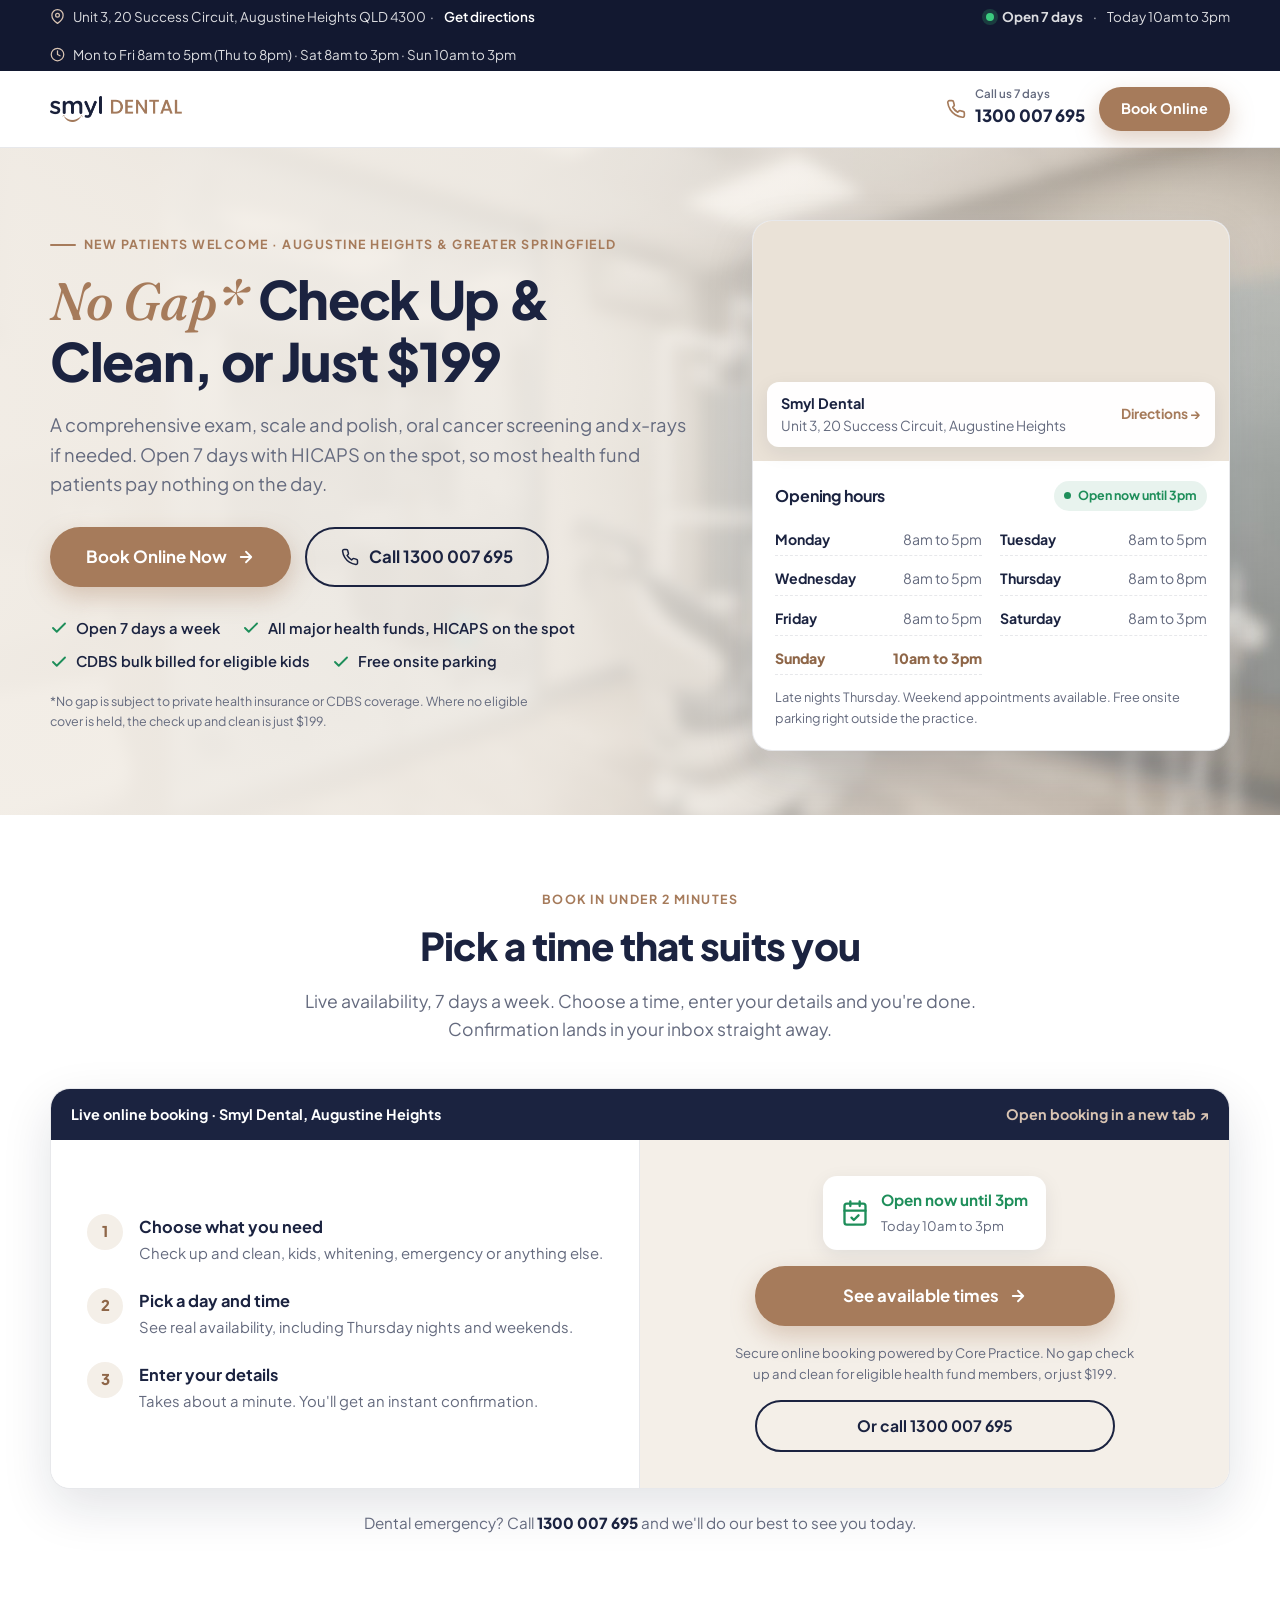
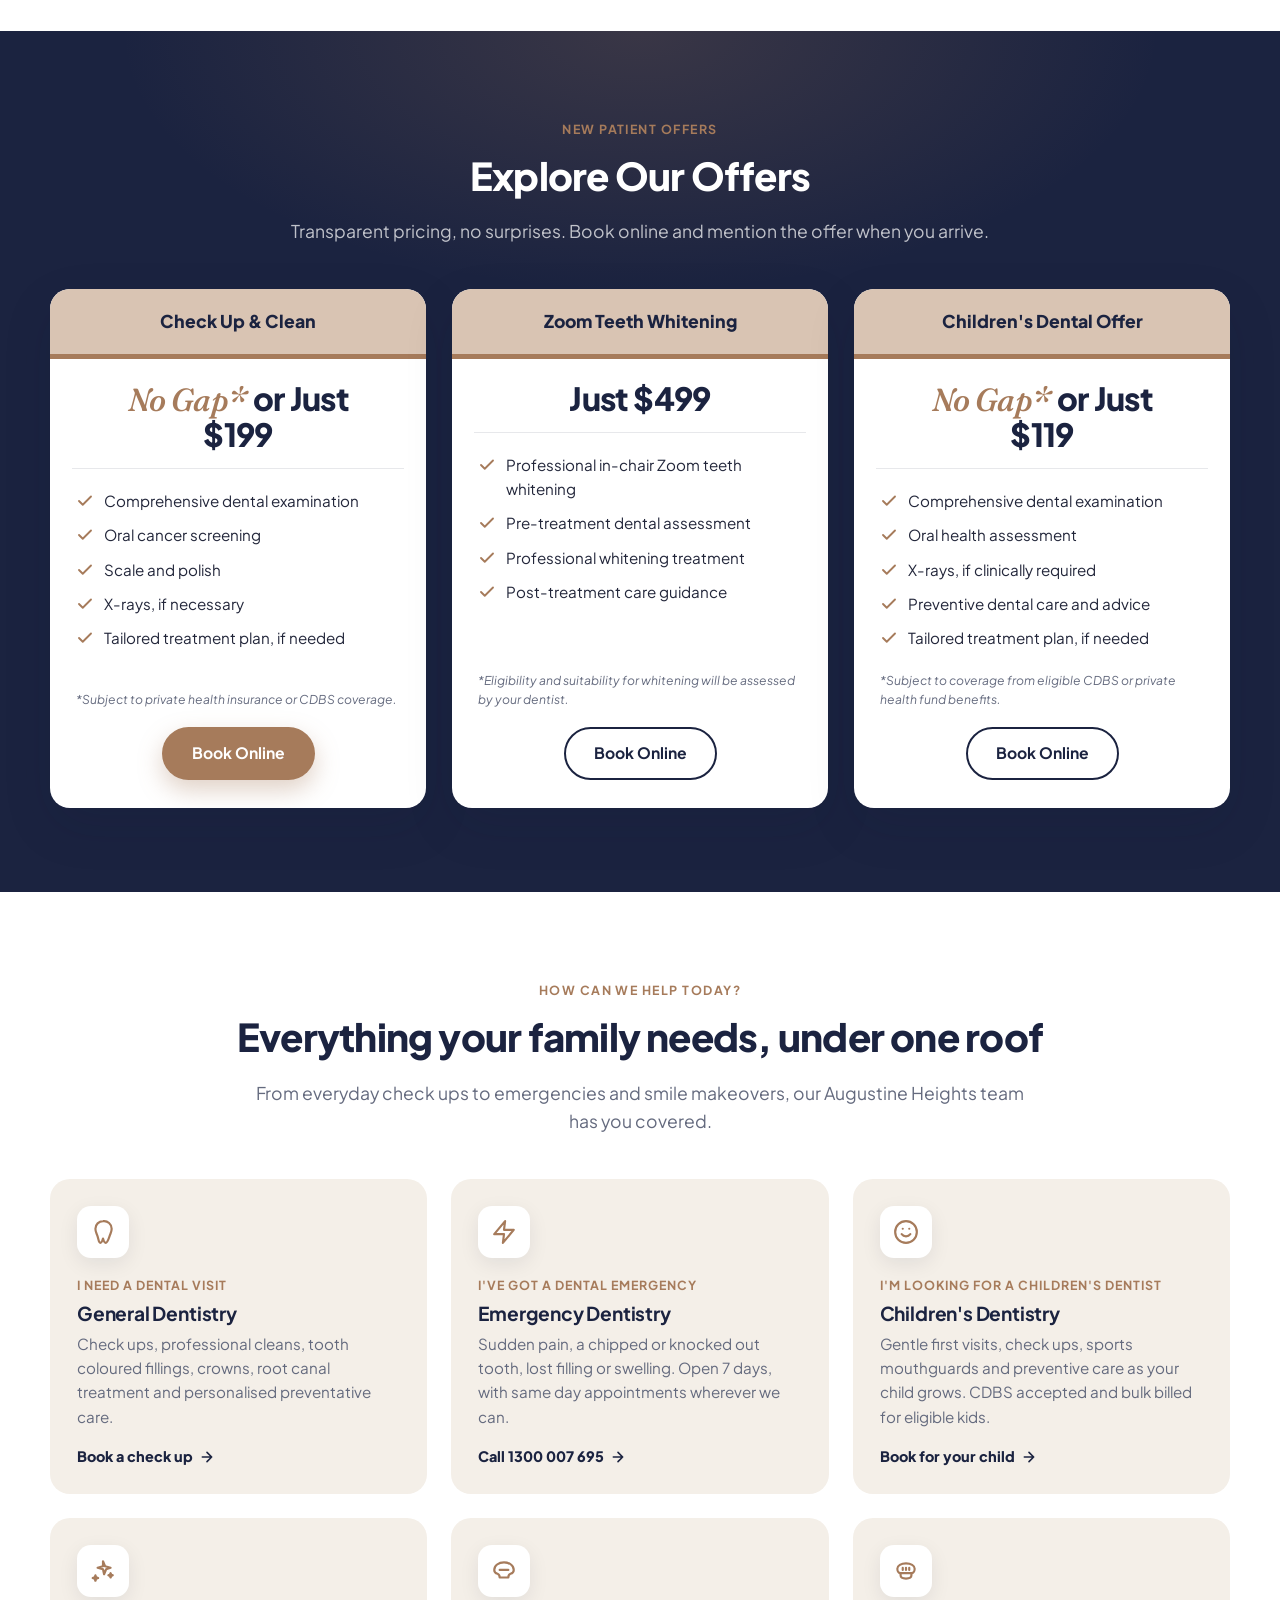
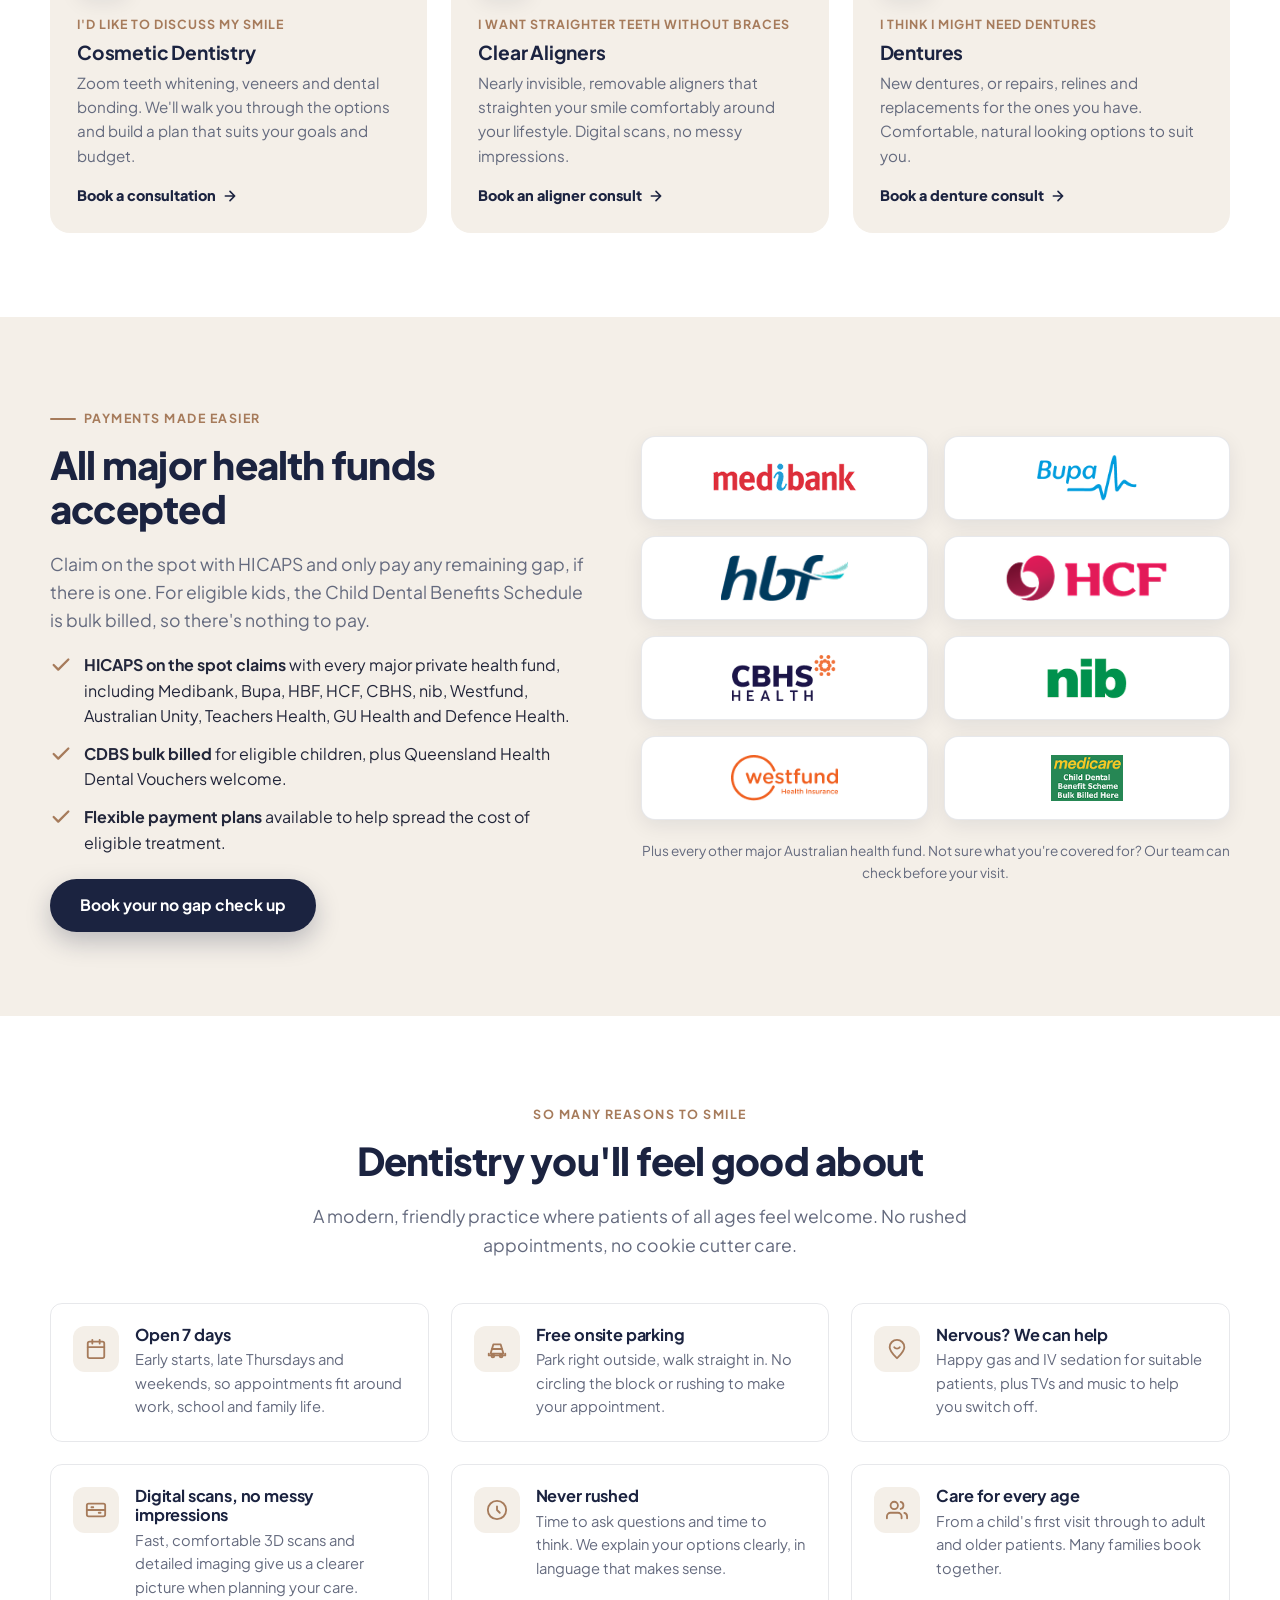
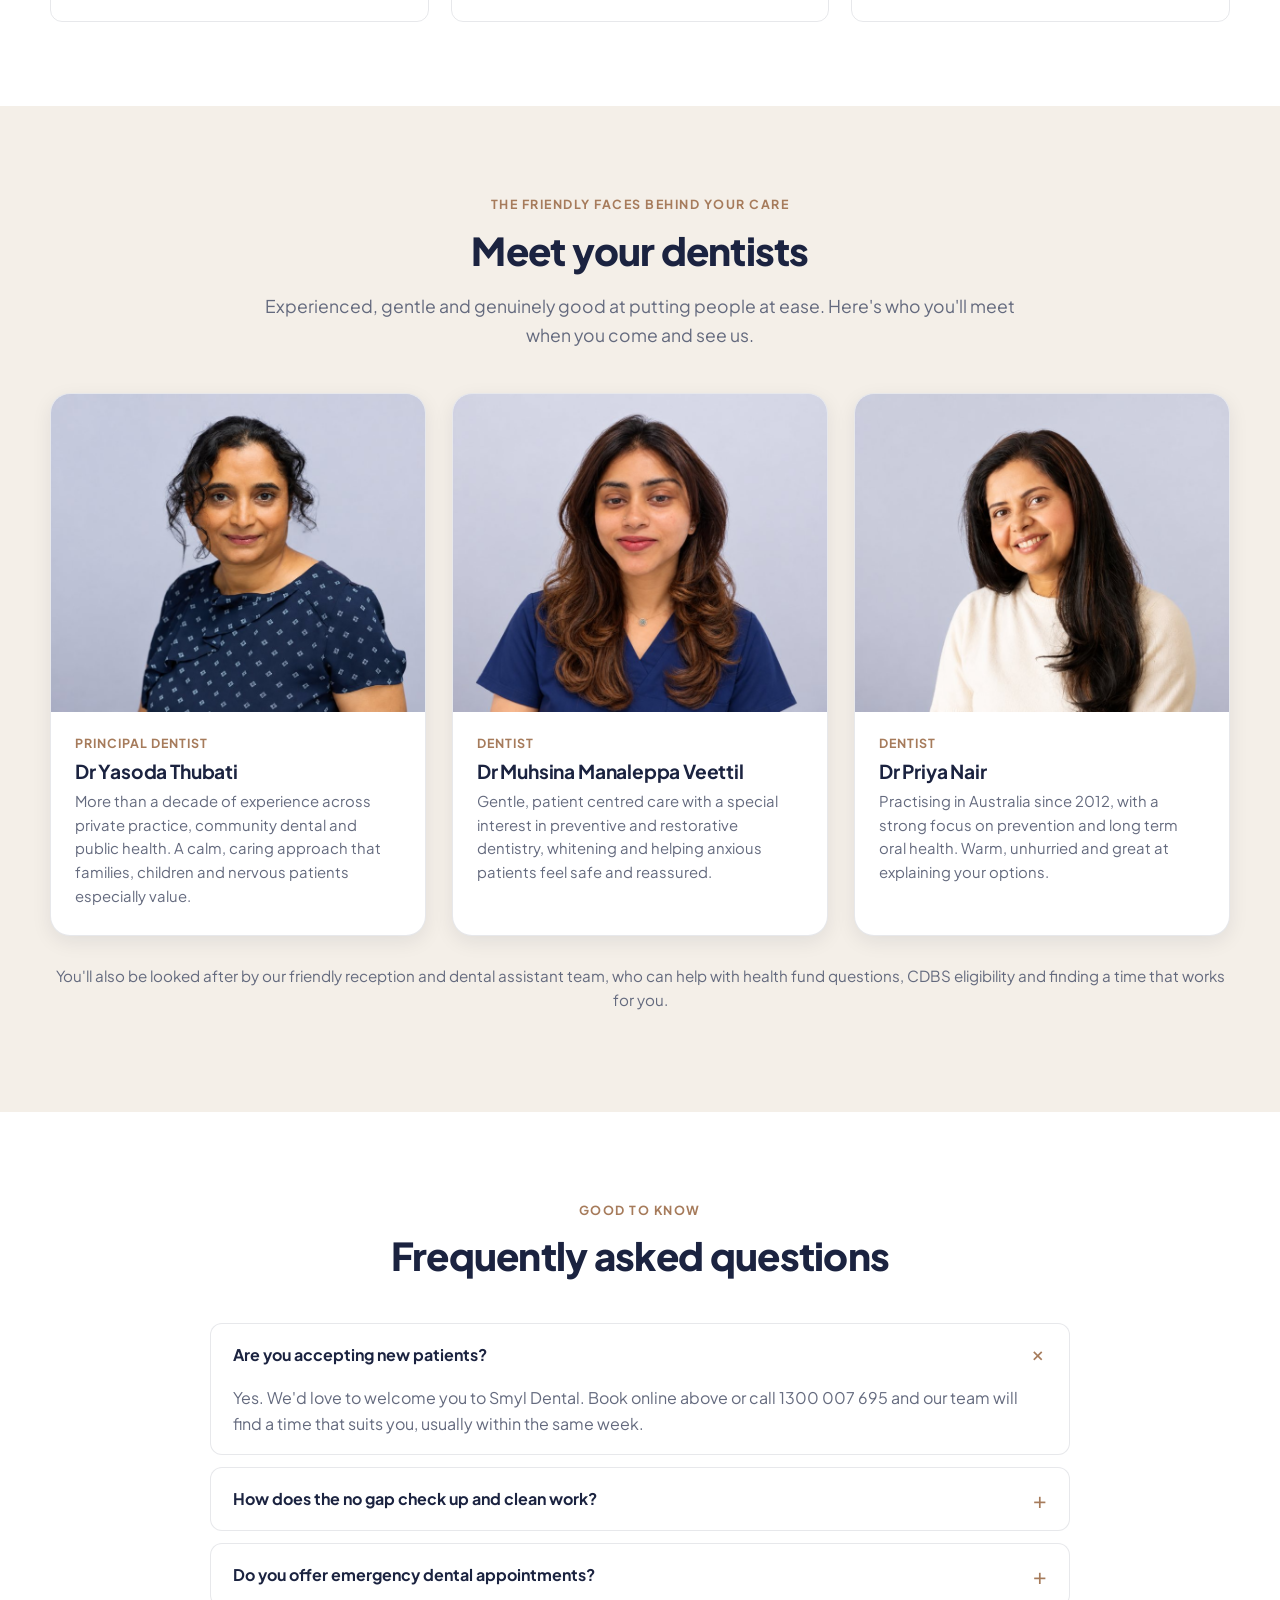
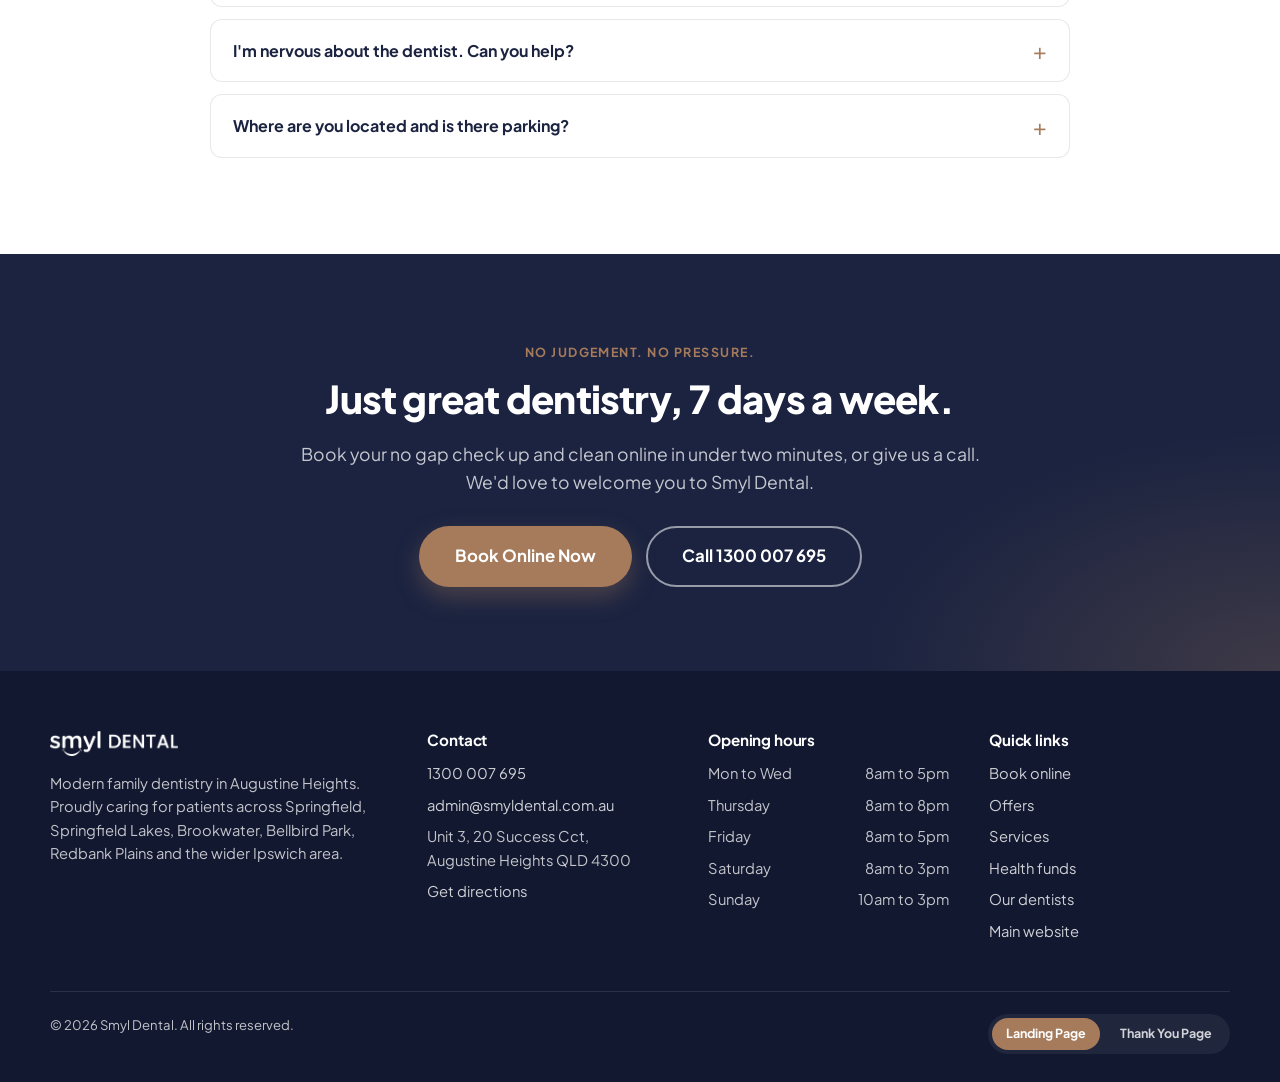
==== commit abececc0: "Add files via upload" ====
--- a/index.html
+++ b/index.html
@@ -183,7 +183,6 @@
       <div class="offer-grid">
 
         <article class="offer">
-          <span class="offer-tag">Most popular</span>
           <div class="offer-head">Check Up &amp; Clean</div>
           <div class="offer-price">
             <div class="amount"><em>No Gap*</em> or Just $199</div>
@@ -433,46 +432,16 @@
     </div>
   </section>
 
-  <!-- ================= FINAL CTA + CALL BACK FORM ================= -->
+  <!-- ================= FINAL CTA ================= -->
   <section class="cta section" id="contact">
-    <div class="container">
-      <div>
-        <span class="eyebrow">No judgement. No pressure.</span>
-        <h2>Just great dentistry, 7 days a week.</h2>
-        <p class="lead">Book your no gap check up and clean online now, or leave your details and we'll call you back to find a time.</p>
-        <div class="hero-ctas">
-          <a class="btn btn-primary btn-lg" href="#book" data-track="book_click">Book Online Now</a>
-          <a class="btn btn-outline-light btn-lg" href="tel:1300007695" data-track="footer_cta">Call 1300 007 695</a>
-        </div>
-      </div>
-      <form class="callback" id="callbackForm" novalidate>
-        <h3>Request a call back</h3>
-        <p class="sub">We'll call you during opening hours to book you in.</p>
-        <div class="field-row">
-          <div class="field"><label for="cb-name">Your name</label><input id="cb-name" name="name" type="text" required autocomplete="name"></div>
-          <div class="field"><label for="cb-phone">Mobile number</label><input id="cb-phone" name="phone" type="tel" required autocomplete="tel" inputmode="tel"></div>
-        </div>
-        <div class="field"><label for="cb-service">What do you need help with?</label>
-          <select id="cb-service" name="service">
-            <option>Check up and clean</option>
-            <option>Children's check up (CDBS)</option>
-            <option>Emergency / I'm in pain</option>
-            <option>Teeth whitening</option>
-            <option>Clear aligners</option>
-            <option>Cosmetic / smile consultation</option>
-            <option>Dentures</option>
-            <option>Something else</option>
-          </select>
-        </div>
-        <div class="field"><label for="cb-time">Best time to call</label>
-          <select id="cb-time" name="best_time">
-            <option>Any time</option><option>Morning</option><option>Afternoon</option><option>Evening (Thu)</option>
-          </select>
-        </div>
-        <input class="hp" type="text" name="website" tabindex="-1" autocomplete="off">
-        <button class="btn btn-primary" type="submit">Request Call Back</button>
-        <p class="privacy">Your details stay with Smyl Dental and are only used to contact you about your appointment.</p>
-      </form>
+    <div class="container cta-center">
+      <span class="eyebrow">No judgement. No pressure.</span>
+      <h2>Just great dentistry, 7 days a week.</h2>
+      <p class="lead">Book your no gap check up and clean online in under two minutes, or give us a call. We'd love to welcome you to Smyl Dental.</p>
+      <div class="hero-ctas">
+        <a class="btn btn-primary btn-lg" href="#book" data-track="book_click">Book Online Now</a>
+        <a class="btn btn-outline-light btn-lg" href="tel:1300007695" data-track="footer_cta">Call 1300 007 695</a>
+      </div>
     </div>
   </section>
 
--- a/assets/css/style.css
+++ b/assets/css/style.css
@@ -101,12 +101,12 @@
 .phone-link small { display: block; font-size: 0.72rem; font-weight: 600; color: var(--muted); line-height: 1; margin-bottom: 3px; }
 
 /* ---------- Hero ---------- */
-.hero { background: var(--cream); position: relative; overflow: hidden; }
+.hero { background: var(--cream) url("../img/hero-surgery.jpg") center / cover no-repeat; position: relative; overflow: hidden; }
 .hero::before {
   content: ""; position: absolute; inset: 0;
   background:
-    radial-gradient(900px 500px at 85% 0%, rgba(166,123,91,0.14), transparent 60%),
-    radial-gradient(700px 400px at 0% 100%, rgba(27,35,64,0.08), transparent 60%);
+    linear-gradient(90deg, rgba(244,239,232,0.97) 0%, rgba(244,239,232,0.9) 40%, rgba(244,239,232,0.35) 100%),
+    radial-gradient(900px 500px at 85% 0%, rgba(166,123,91,0.14), transparent 60%);
   pointer-events: none;
 }
 .hero .container { position: relative; display: grid; grid-template-columns: minmax(0,1.15fr) minmax(0,0.85fr); gap: 56px; align-items: center; padding: 72px 0 64px; }
@@ -191,7 +191,6 @@
 .offer li svg { width: 18px; height: 18px; color: var(--bronze); flex: none; margin-top: 3px; }
 .offer .note { font-size: 0.76rem; color: var(--muted); font-style: italic; padding: 0 26px; margin: 4px 0 18px; }
 .offer .btn { align-self: center; }
-.offer-tag { display: block; background: var(--navy); color: #fff; text-align: center; font-size: 0.66rem; font-weight: 800; letter-spacing: .12em; text-transform: uppercase; padding: 7px 12px; }
 
 /* ---------- Services ---------- */
 .services { background: var(--white); }
@@ -253,24 +252,14 @@
 /* ---------- Final CTA ---------- */
 .cta { background: var(--navy); color: var(--white); position: relative; overflow: hidden; }
 .cta::before { content: ""; position: absolute; inset: 0; background: radial-gradient(700px 400px at 100% 100%, rgba(166,123,91,0.25), transparent 60%); pointer-events: none; }
-.cta .container { position: relative; display: grid; grid-template-columns: minmax(0,1.1fr) minmax(0,0.9fr); gap: 50px; align-items: center; }
+.cta .container { position: relative; }
+.cta .cta-center { text-align: center; max-width: 720px; }
+.cta .cta-center .eyebrow::before { display: none; }
+.cta .cta-center .lead { margin-inline: auto; margin-bottom: 30px; }
+.cta .cta-center .hero-ctas { justify-content: center; }
 .cta h2 { color: var(--white); }
 .cta .lead { color: rgba(255,255,255,0.75); }
 .cta .hero-ctas { margin-bottom: 0; }
-.callback { background: var(--white); color: var(--text); border-radius: var(--radius); padding: 30px; box-shadow: var(--shadow); }
-.callback h3 { margin-bottom: 4px; }
-.callback p.sub { color: var(--muted); font-size: 0.92rem; margin-bottom: 18px; }
-.field { margin-bottom: 14px; }
-.field label { display: block; font-size: 0.82rem; font-weight: 700; color: var(--navy); margin-bottom: 6px; }
-.field input, .field select, .field textarea {
-  width: 100%; padding: 13px 14px; border-radius: 10px; border: 1.5px solid rgba(27,35,64,0.18);
-  font-family: var(--font-body); font-size: 0.95rem; background: var(--white); color: var(--text);
-}
-.field input:focus, .field select:focus, .field textarea:focus { outline: none; border-color: var(--bronze); box-shadow: 0 0 0 4px rgba(166,123,91,0.15); }
-.field-row { display: grid; grid-template-columns: 1fr 1fr; gap: 12px; }
-.callback .btn { width: 100%; }
-.callback .privacy { font-size: 0.74rem; color: var(--muted); margin: 12px 0 0; text-align: center; }
-.hp { position: absolute; left: -9999px; }
 
 /* ---------- Footer ---------- */
 .footer { background: var(--navy-deep); color: rgba(255,255,255,0.75); padding: 60px 0 28px; font-size: 0.92rem; }
@@ -312,7 +301,7 @@
   .section { padding: 64px 0; }
   .hero .container { grid-template-columns: minmax(0,1fr); gap: 36px; padding: 52px 0 48px; }
   .offer-grid, .service-grid, .why-grid, .team-grid { grid-template-columns: repeat(2, minmax(0,1fr)); }
-  .funds .container, .cta .container, .thanks .container { grid-template-columns: minmax(0,1fr); gap: 36px; }
+  .funds .container, .thanks .container { grid-template-columns: minmax(0,1fr); gap: 36px; }
   .footer-grid { grid-template-columns: 1fr 1fr; }
   .booking iframe { height: 700px; }
   .book-panel { grid-template-columns: minmax(0,1fr); }
@@ -328,10 +317,10 @@
   .header .phone-link span { display: none; }
   .header .btn-book { display: none; }
   .hero .container { padding: 40px 0 40px; }
+  .hero::before { background: linear-gradient(180deg, rgba(244,239,232,0.94) 0%, rgba(244,239,232,0.85) 100%); }
   .hero-ctas .btn { width: 100%; }
   .offer-grid, .service-grid, .why-grid, .team-grid { grid-template-columns: 1fr; }
   .hours-grid { grid-template-columns: 1fr; }
-  .field-row { grid-template-columns: 1fr; }
   .footer-grid { grid-template-columns: minmax(0,1fr); gap: 28px; }
   .mobile-cta { display: flex; }
   .booking iframe { height: 640px; }
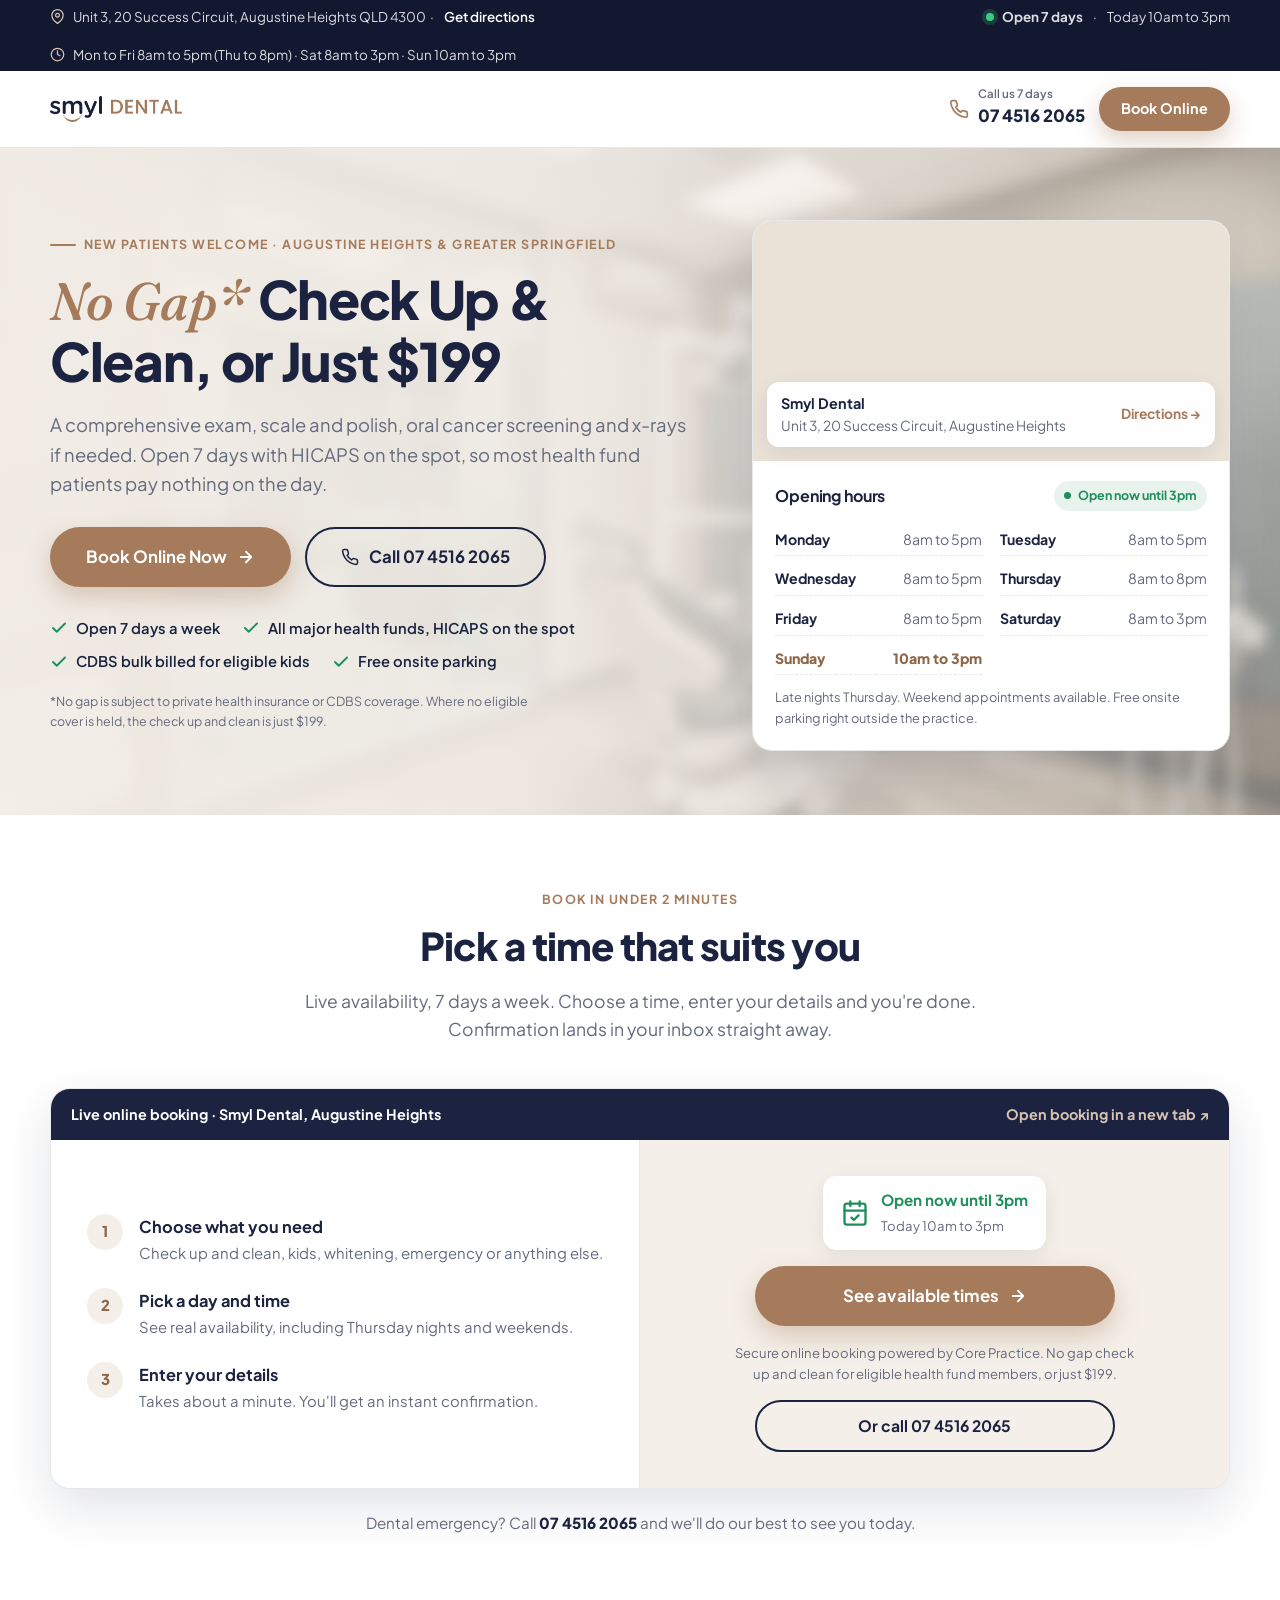
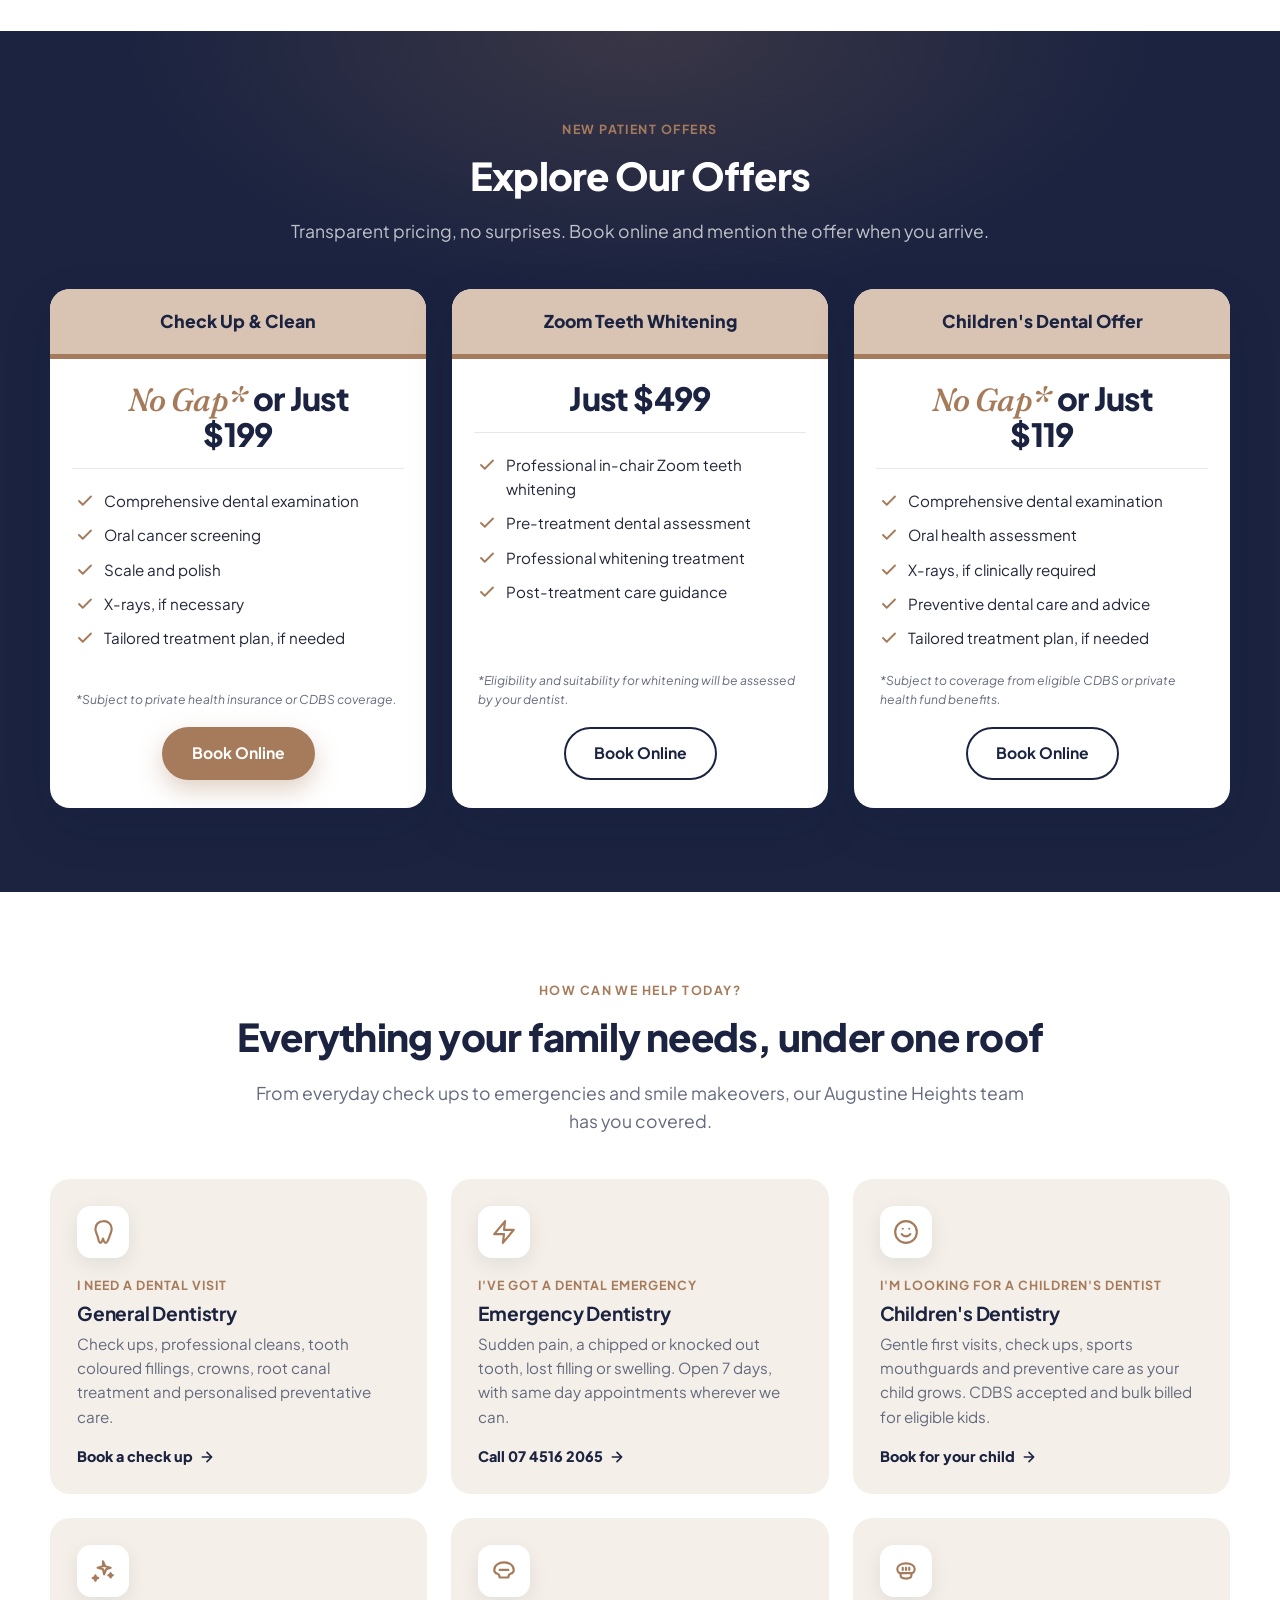
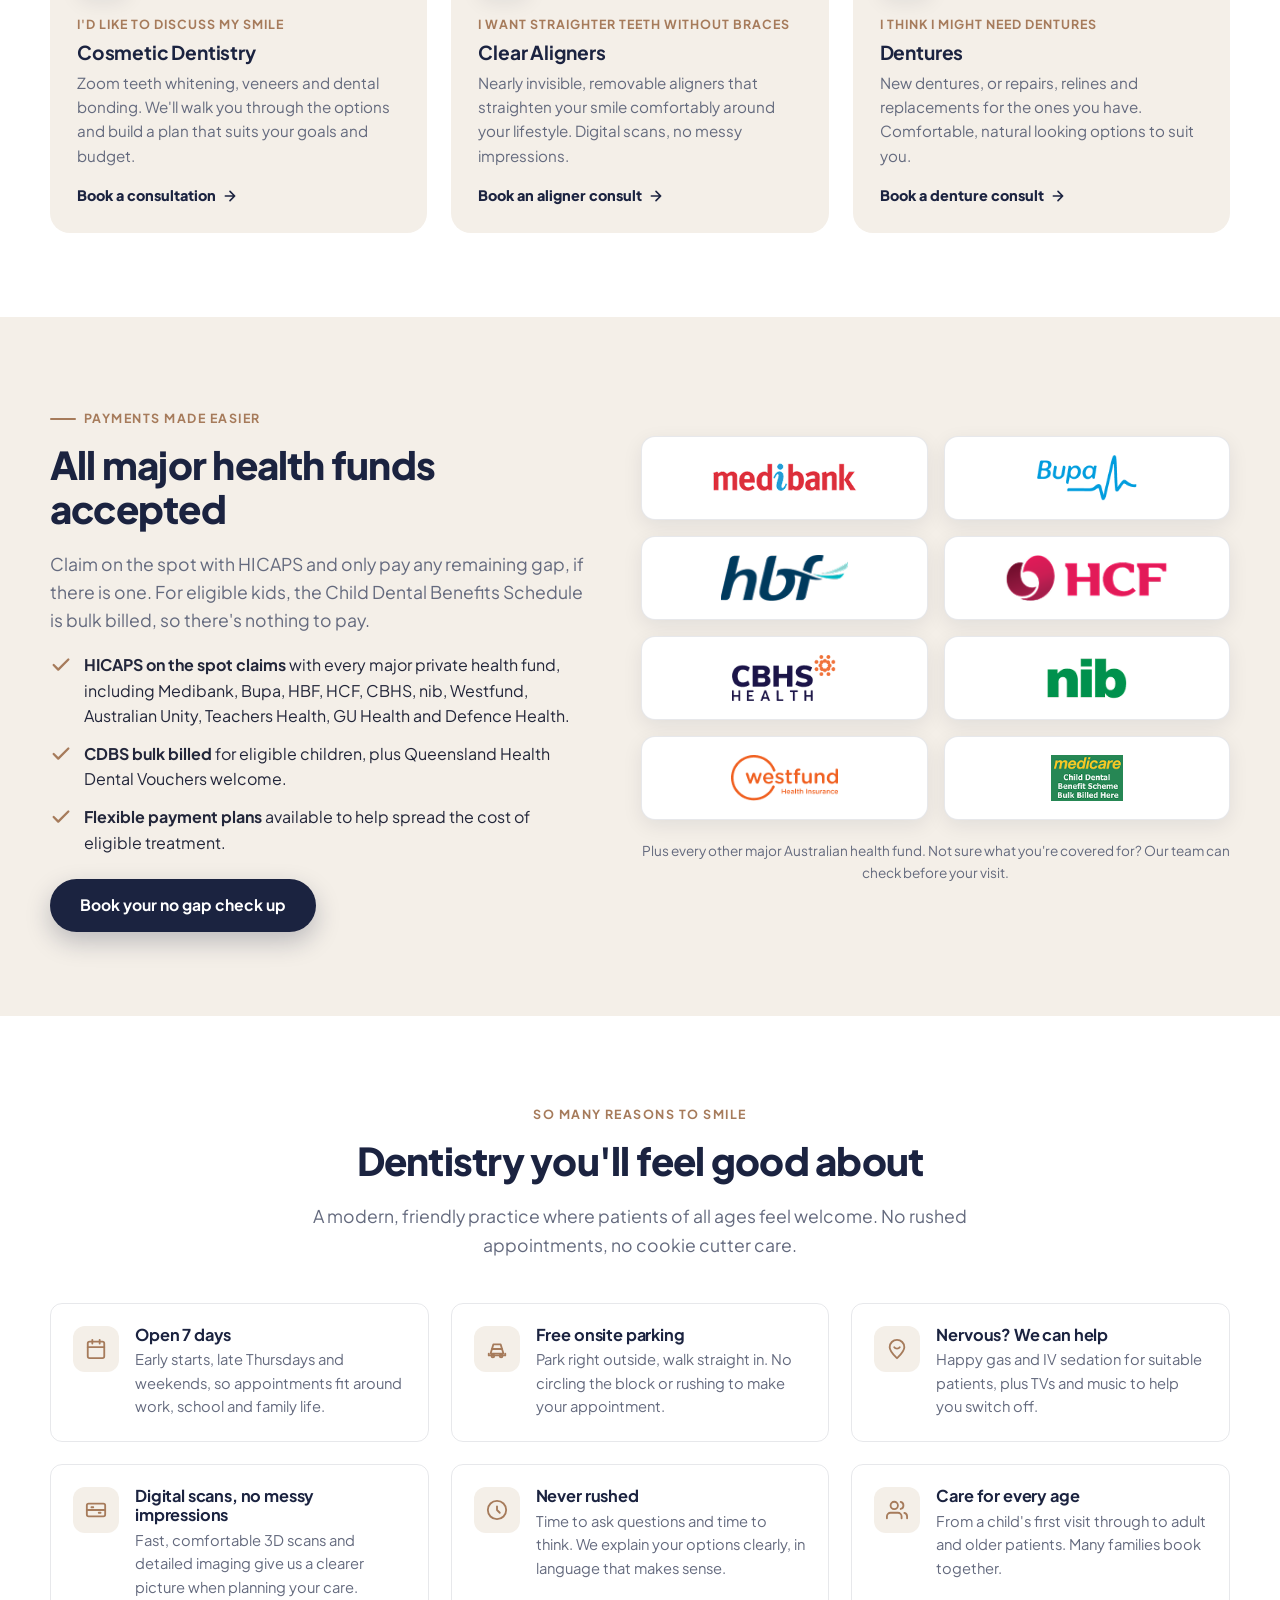
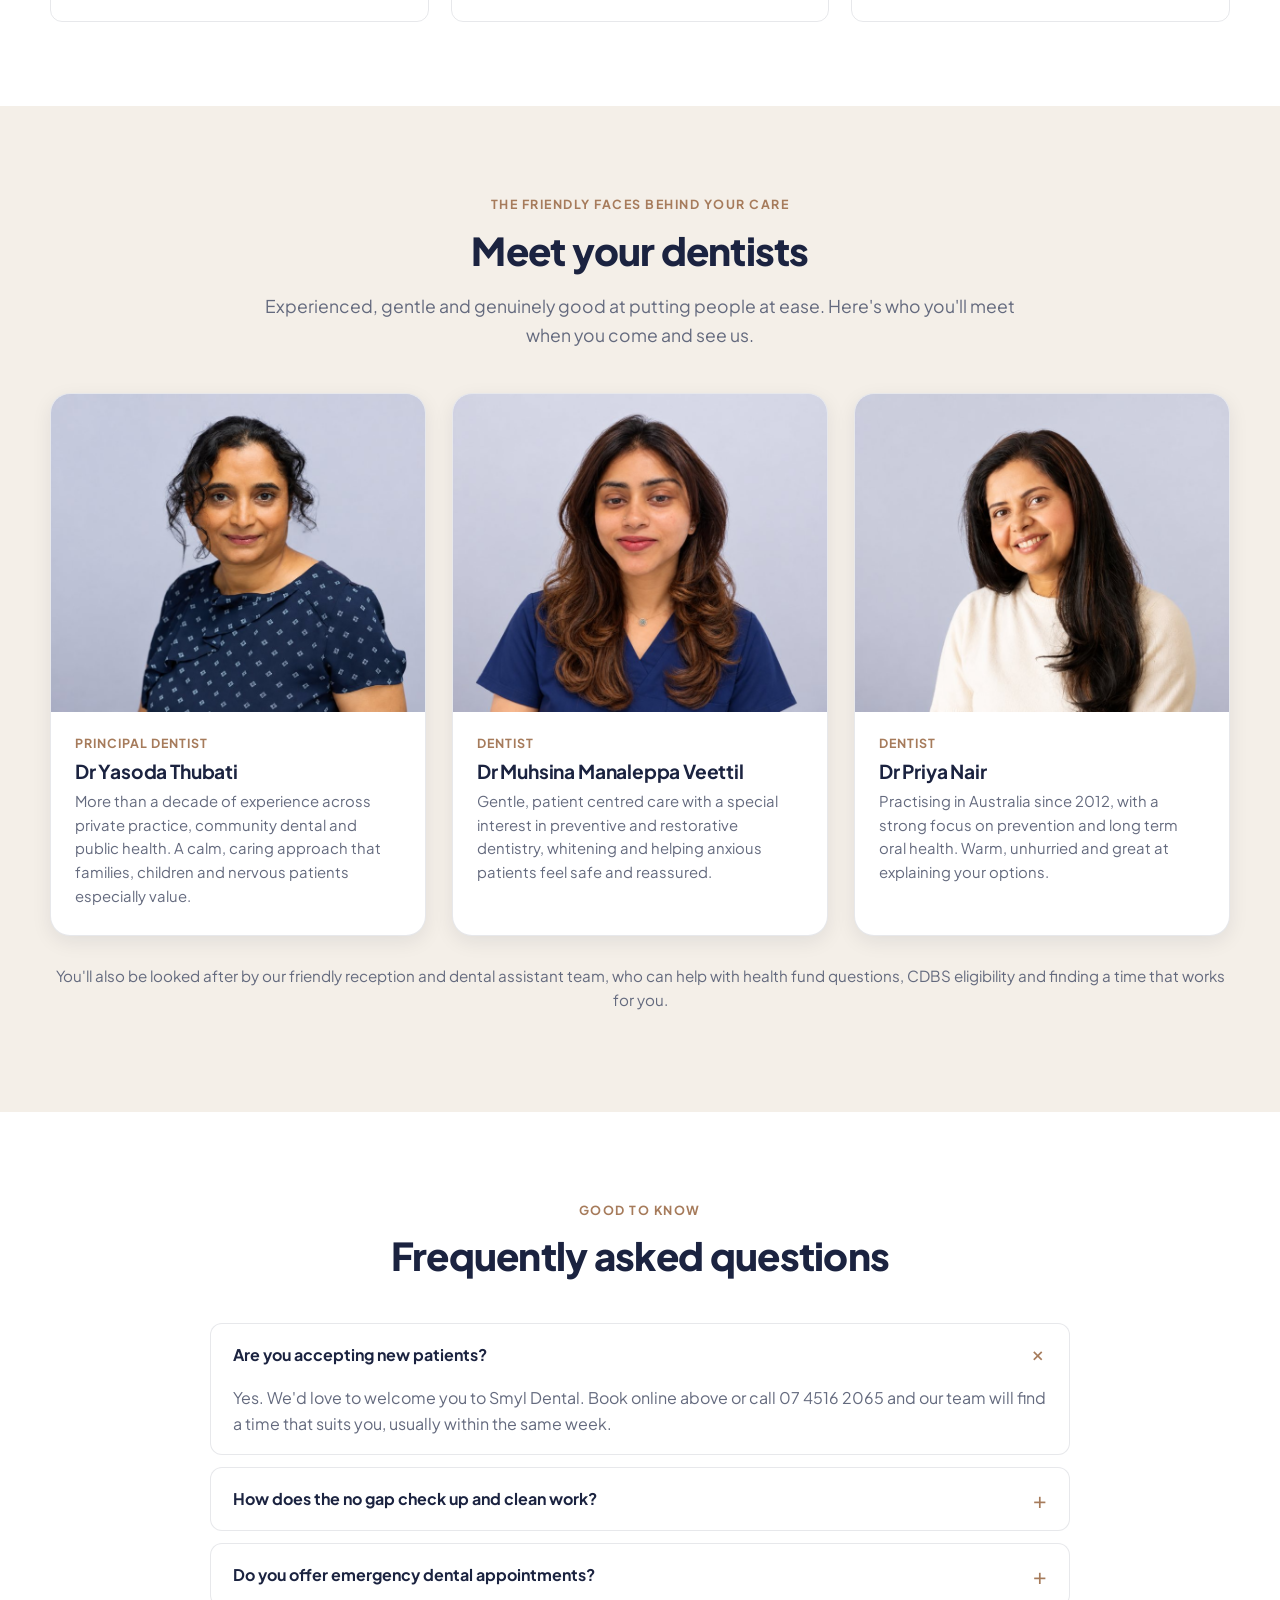
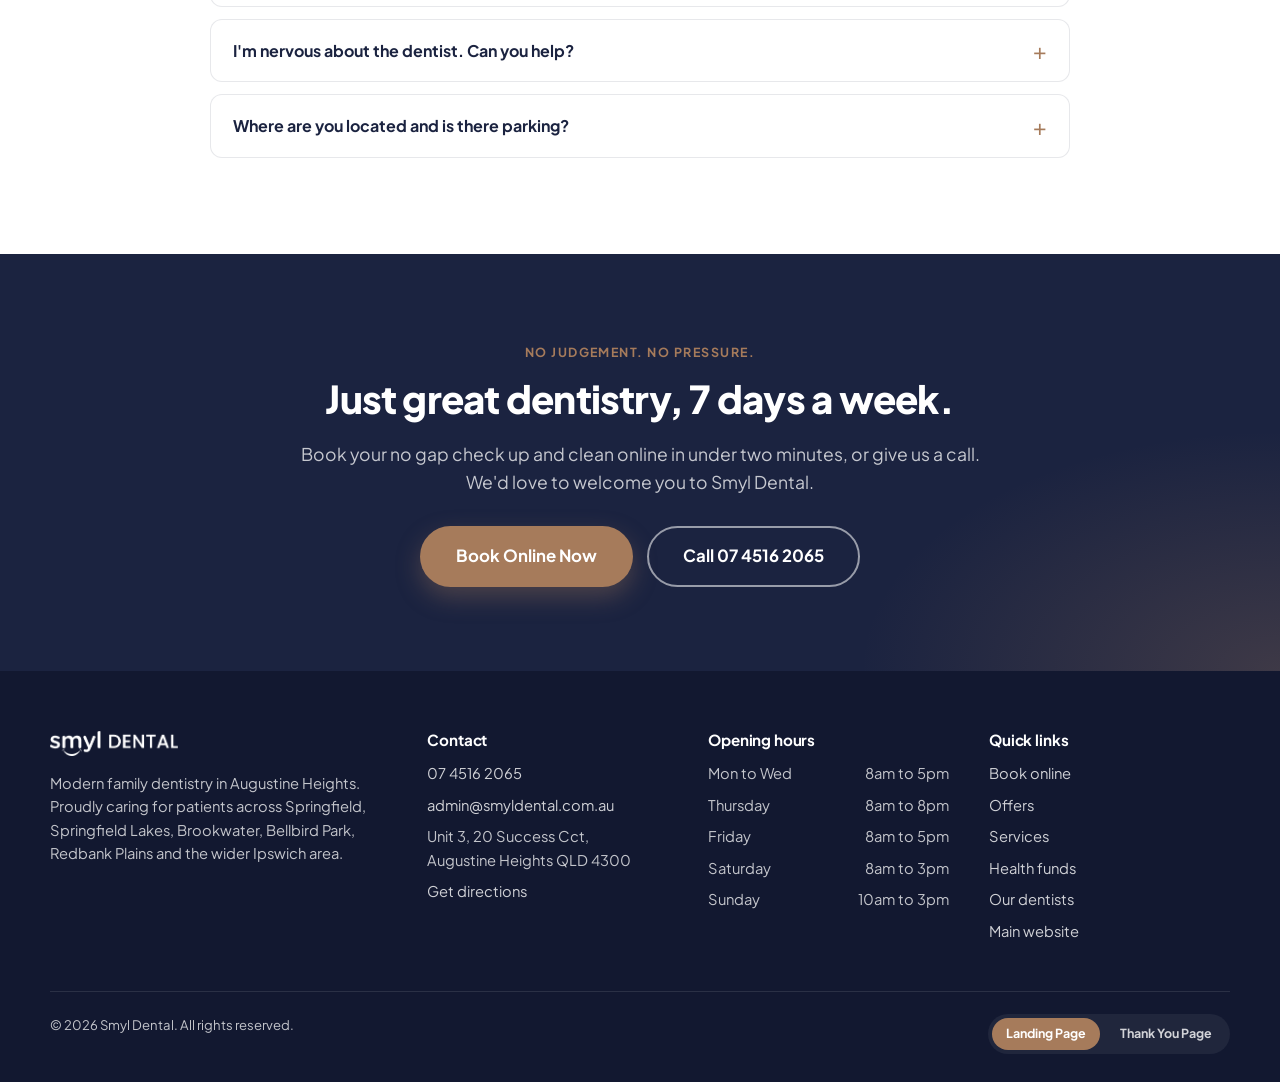
==== commit 138ac14a: "Add files via upload" ====
--- a/index.html
+++ b/index.html
@@ -42,9 +42,9 @@
         <img src="assets/img/smyl-logo.png" alt="Smyl Dental" width="263" height="52">
       </a>
       <div class="header-actions">
-        <a class="phone-link" href="tel:1300007695" data-track="header">
+        <a class="phone-link" href="tel:+61745162065" data-track="header">
           <svg viewBox="0 0 24 24" fill="none" stroke="currentColor" stroke-width="2" stroke-linecap="round" stroke-linejoin="round"><path d="M22 16.92v3a2 2 0 0 1-2.18 2 19.79 19.79 0 0 1-8.63-3.07 19.5 19.5 0 0 1-6-6 19.79 19.79 0 0 1-3.07-8.67A2 2 0 0 1 4.11 2h3a2 2 0 0 1 2 1.72c.13.96.37 1.9.72 2.81a2 2 0 0 1-.45 2.11L8.09 9.91a16 16 0 0 0 6 6l1.27-1.27a2 2 0 0 1 2.11-.45c.91.35 1.85.59 2.81.72A2 2 0 0 1 22 16.92z"/></svg>
-          <span><small>Call us 7 days</small>1300 007 695</span>
+          <span><small>Call us 7 days</small>07 4516 2065</span>
         </a>
         <a class="btn btn-primary btn-sm btn-book" href="#book" data-track="book_click">Book Online</a>
       </div>
@@ -65,9 +65,9 @@
             Book Online Now
             <svg viewBox="0 0 24 24" fill="none" stroke="currentColor" stroke-width="2.4" stroke-linecap="round" stroke-linejoin="round"><path d="M5 12h14M12 5l7 7-7 7"/></svg>
           </a>
-          <a class="btn btn-outline btn-lg" href="tel:1300007695" data-track="hero">
+          <a class="btn btn-outline btn-lg" href="tel:+61745162065" data-track="hero">
             <svg viewBox="0 0 24 24" fill="none" stroke="currentColor" stroke-width="2" stroke-linecap="round" stroke-linejoin="round"><path d="M22 16.92v3a2 2 0 0 1-2.18 2 19.79 19.79 0 0 1-8.63-3.07 19.5 19.5 0 0 1-6-6 19.79 19.79 0 0 1-3.07-8.67A2 2 0 0 1 4.11 2h3a2 2 0 0 1 2 1.72c.13.96.37 1.9.72 2.81a2 2 0 0 1-.45 2.11L8.09 9.91a16 16 0 0 0 6 6l1.27-1.27a2 2 0 0 1 2.11-.45c.91.35 1.85.59 2.81.72A2 2 0 0 1 22 16.92z"/></svg>
-            Call 1300 007 695
+            Call 07 4516 2065
           </a>
         </div>
         <ul class="trust-row">
@@ -164,11 +164,11 @@
               <svg viewBox="0 0 24 24" fill="none" stroke="currentColor" stroke-width="2.4" stroke-linecap="round" stroke-linejoin="round"><path d="M5 12h14M12 5l7 7-7 7"/></svg>
             </a>
             <p class="book-fine">Secure online booking powered by Core Practice. No gap check up and clean for eligible health fund members, or just $199.</p>
-            <a class="btn btn-outline" href="tel:1300007695" data-track="booking_section">Or call 1300 007 695</a>
-          </div>
-        </div>
-      </div>
-      <p class="alt">Dental emergency? Call <a href="tel:1300007695" data-track="booking_section">1300 007 695</a> and we'll do our best to see you today.</p>
+            <a class="btn btn-outline" href="tel:+61745162065" data-track="booking_section">Or call 07 4516 2065</a>
+          </div>
+        </div>
+      </div>
+      <p class="alt">Dental emergency? Call <a href="tel:+61745162065" data-track="booking_section">07 4516 2065</a> and we'll do our best to see you today.</p>
     </div>
   </section>
 
@@ -256,7 +256,7 @@
           <div class="q">I've got a dental emergency</div>
           <h3>Emergency Dentistry</h3>
           <p>Sudden pain, a chipped or knocked out tooth, lost filling or swelling. Open 7 days, with same day appointments wherever we can.</p>
-          <a href="tel:1300007695" data-track="emergency">Call 1300 007 695 <svg viewBox="0 0 24 24" fill="none" stroke="currentColor" stroke-width="2.4" stroke-linecap="round" stroke-linejoin="round"><path d="M5 12h14M12 5l7 7-7 7"/></svg></a>
+          <a href="tel:+61745162065" data-track="emergency">Call 07 4516 2065 <svg viewBox="0 0 24 24" fill="none" stroke="currentColor" stroke-width="2.4" stroke-linecap="round" stroke-linejoin="round"><path d="M5 12h14M12 5l7 7-7 7"/></svg></a>
         </article>
 
         <article class="service">
@@ -411,7 +411,7 @@
       </div>
       <details open>
         <summary>Are you accepting new patients?</summary>
-        <p>Yes. We'd love to welcome you to Smyl Dental. Book online above or call 1300 007 695 and our team will find a time that suits you, usually within the same week.</p>
+        <p>Yes. We'd love to welcome you to Smyl Dental. Book online above or call 07 4516 2065 and our team will find a time that suits you, usually within the same week.</p>
       </details>
       <details>
         <summary>How does the no gap check up and clean work?</summary>
@@ -440,7 +440,7 @@
       <p class="lead">Book your no gap check up and clean online in under two minutes, or give us a call. We'd love to welcome you to Smyl Dental.</p>
       <div class="hero-ctas">
         <a class="btn btn-primary btn-lg" href="#book" data-track="book_click">Book Online Now</a>
-        <a class="btn btn-outline-light btn-lg" href="tel:1300007695" data-track="footer_cta">Call 1300 007 695</a>
+        <a class="btn btn-outline-light btn-lg" href="tel:+61745162065" data-track="footer_cta">Call 07 4516 2065</a>
       </div>
     </div>
   </section>
@@ -456,7 +456,7 @@
         <div>
           <h4>Contact</h4>
           <ul>
-            <li><a href="tel:1300007695" data-track="footer">1300 007 695</a></li>
+            <li><a href="tel:+61745162065" data-track="footer">07 4516 2065</a></li>
             <li><a href="mailto:admin@smyldental.com.au">admin@smyldental.com.au</a></li>
             <li>Unit 3, 20 Success Cct,<br>Augustine Heights QLD 4300</li>
             <li><a href="https://www.google.com/maps/dir/?api=1&amp;destination=Smyl+Dental+Unit+3+20+Success+Circuit+Augustine+Heights+QLD+4300" target="_blank" rel="noopener">Get directions</a></li>
@@ -496,7 +496,7 @@
 
   <!-- Sticky mobile CTA -->
   <div class="mobile-cta">
-    <a class="btn btn-outline" href="tel:1300007695" data-track="sticky">Call Now</a>
+    <a class="btn btn-outline" href="tel:+61745162065" data-track="sticky">Call Now</a>
     <a class="btn btn-primary" href="#book" data-track="book_click">Book Online</a>
   </div>
 
